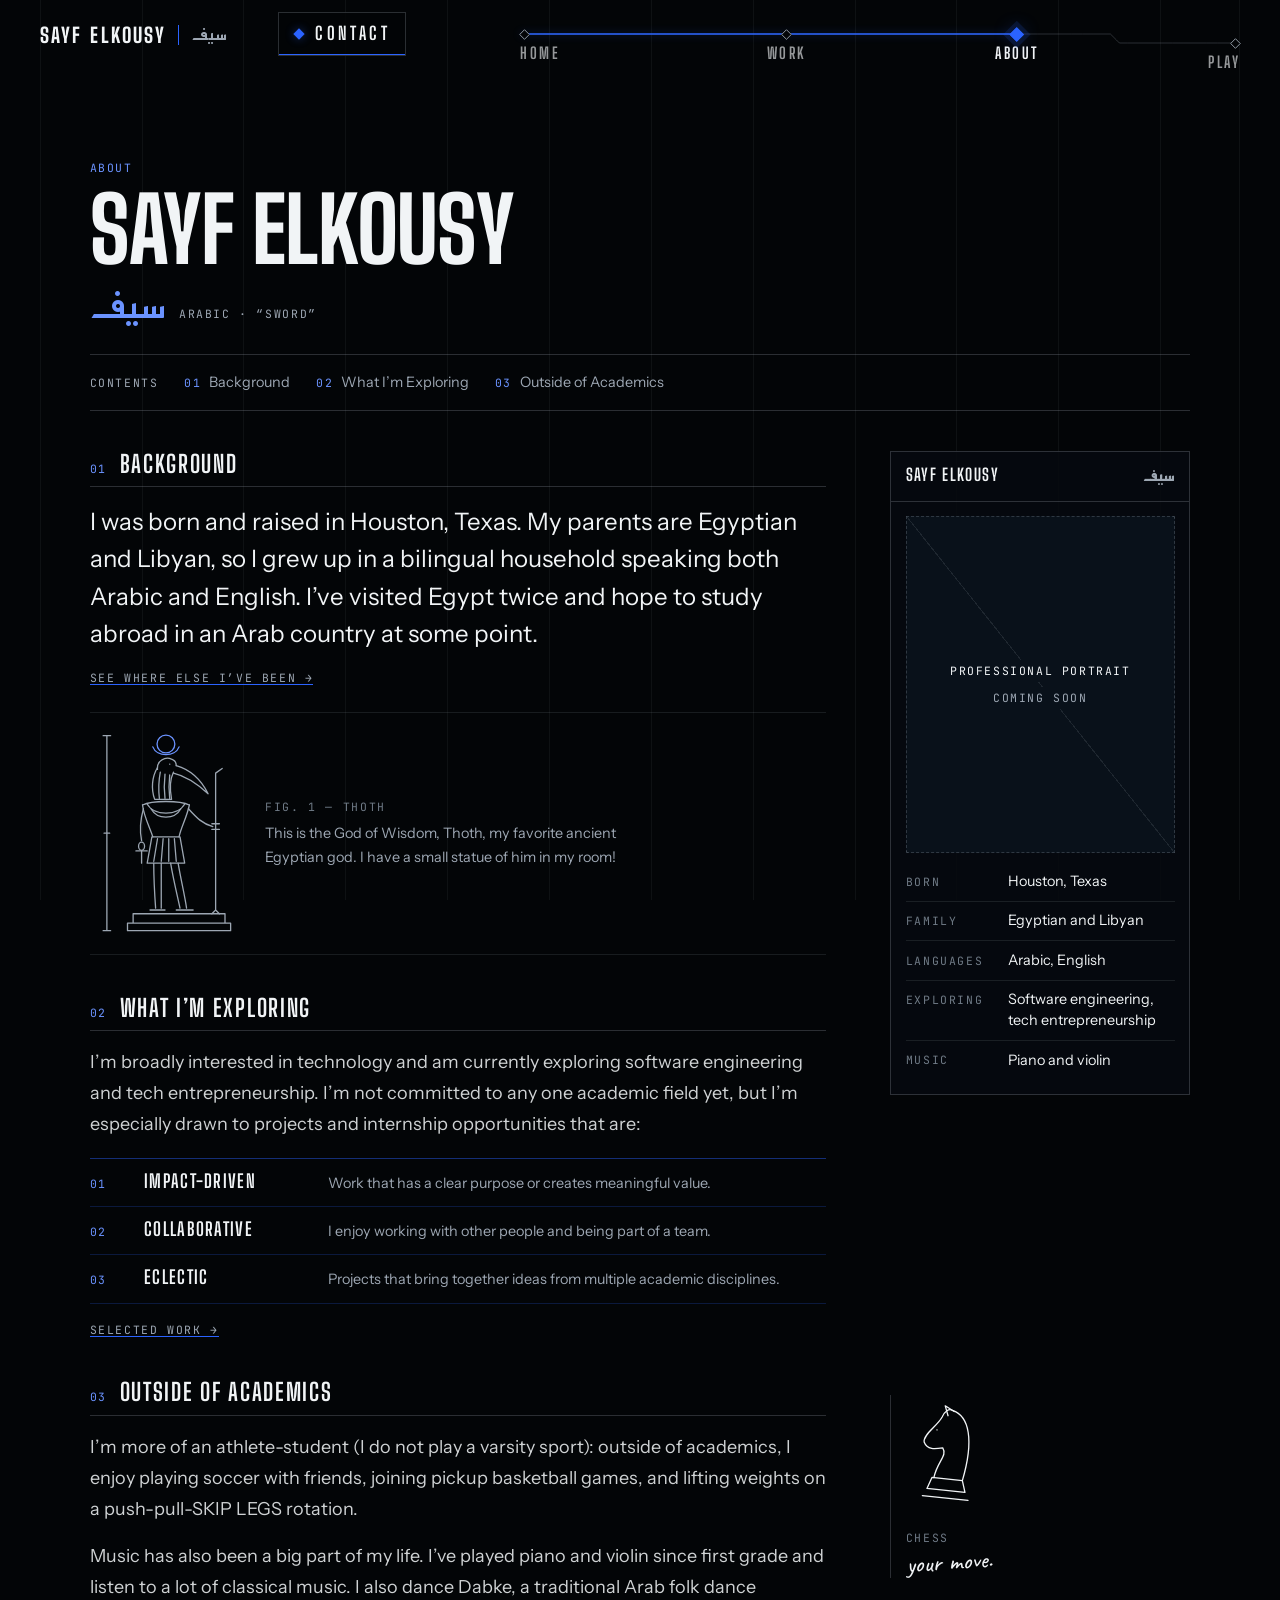
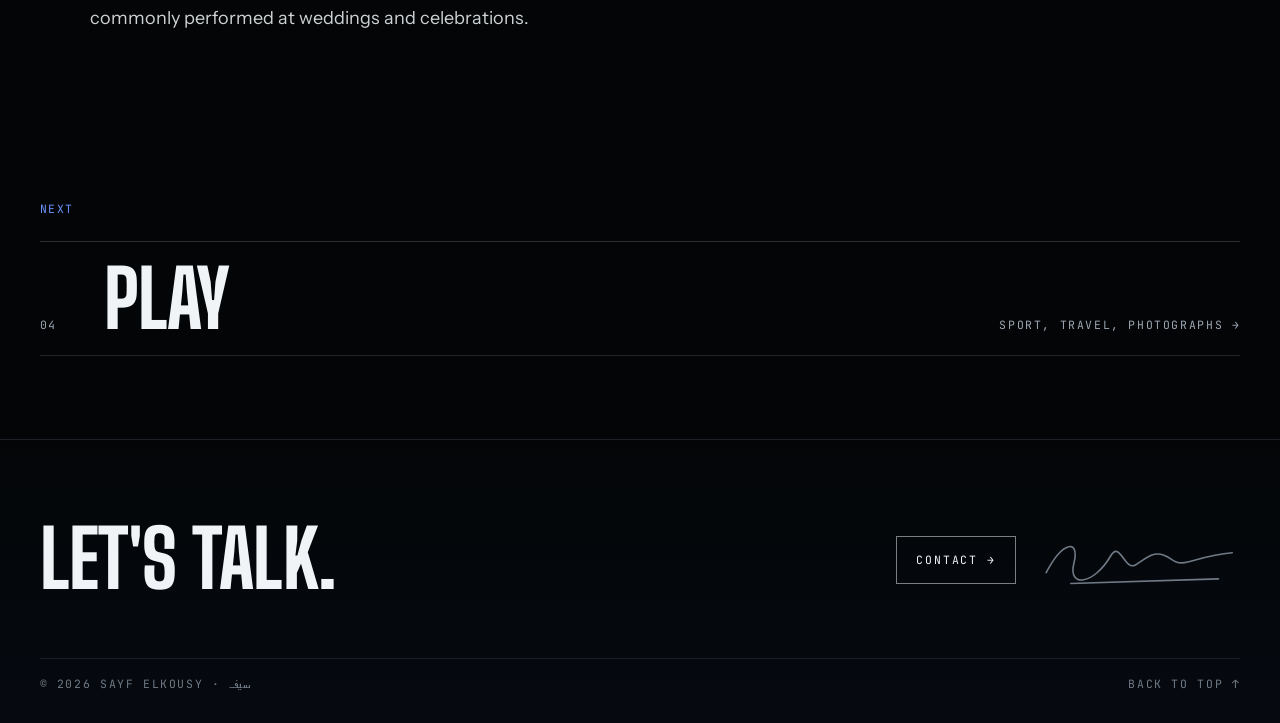
==== about/index.html @ 550ccdca "Initial website" ====
<!doctype html>
<!-- GENERATED by tools/build_routes.py from index.html — do not edit directly -->
<html lang="en" dir="ltr">
<head>
  <meta charset="utf-8" />
  <meta name="viewport" content="width=device-width, initial-scale=1, viewport-fit=cover" />
  <title>About — Sayf Elkousy</title>
  <meta name="description" content="Houston-born, Egyptian American, fluent in Arabic. The story so far." />
  <meta name="theme-color" content="#030507" />
  <meta name="color-scheme" content="dark" />
  <link rel="icon" href="/assets/img/favicon.svg" type="image/svg+xml" />

  <link rel="preconnect" href="https://fonts.googleapis.com" />
  <link rel="preconnect" href="https://fonts.gstatic.com" crossorigin />
  <link rel="stylesheet" href="https://fonts.googleapis.com/css2?family=Big+Shoulders+Display:wght@300..900&family=Instrument+Sans:wdth,wght@75..100,400..700&family=JetBrains+Mono:wght@400;500&family=Reem+Kufi:wght@400..700&family=Caveat:wght@500;600&display=swap" />

  <link rel="stylesheet" href="/assets/css/tokens.css" />
  <link rel="stylesheet" href="/assets/css/base.css" />
  <link rel="stylesheet" href="/assets/css/components.css" />
  <link rel="stylesheet" href="/assets/css/nav.css" />
  <link rel="stylesheet" href="/assets/css/sidebar.css" />
  <link rel="stylesheet" href="/assets/css/transition.css" />
  <link rel="stylesheet" href="/assets/css/cursor.css" />
  <link rel="stylesheet" href="/assets/css/home.css" />
  <link rel="stylesheet" href="/assets/css/work.css" />
  <link rel="stylesheet" href="/assets/css/pso.css" />
  <link rel="stylesheet" href="/assets/css/about.css" />
  <link rel="stylesheet" href="/assets/css/play.css" />

  <script type="module" src="/assets/js/main.js"></script>
</head>
<body>
  <a class="skip-link" href="#main">Skip to content</a>

  <!-- Layer 1: architectural grid, shared by every page -->
  <div class="grid-lines" aria-hidden="true"><i></i><i></i><i></i><i></i><i></i><i></i><i></i><i></i><i></i><i></i><i></i><i></i><i></i></div>

  <header id="site-nav" class="site-nav"></header>

  <main id="main" tabindex="-1">
    <noscript>
      <div class="noscript">
        <p class="mono">This site needs JavaScript.</p>
        <p>Sayf Elkousy. <a href="/#work">Work</a> · <a href="/about">About</a> · <a href="/play">Play</a> · <a href="mailto:sayfelkousy@gmail.com">Email</a></p>
      </div>
    </noscript>
  </main>

  <div id="route-transition" class="route-transition" aria-hidden="true"></div>
  <div id="route-announcer" class="visually-hidden" aria-live="polite" aria-atomic="true"></div>
</body>
</html>
---- assets/css/tokens.css ----
/* ==========================================================================
   TOKENS — the single source of truth for the visual system.
   90% dark / white / blue. Red is rationed (see --red usage notes).
   ========================================================================== */

:root {
  /* Grounds */
  --bg-0: #030507;          /* almost black — page ground */
  --bg-1: #060a10;          /* blue-black */
  --bg-2: #09111a;          /* dark navy */
  --bg-3: #101923;          /* raised surface */
  --bg-4: #16212d;          /* raised + hover */

  /* Ink */
  --ink: #f1f4f6;           /* warm white */
  --ink-2: #9da7b3;         /* secondary */
  --ink-3: #6f7a86;         /* tertiary — decorative / large labels only */

  /* Accent: cobalt. Two tunings — fills/lines vs. text on black (contrast). */
  --blue: #2b63ff;
  --blue-text: #6b93ff;     /* ≥ 5:1 on --bg-0 */
  --blue-soft: rgba(43, 99, 255, 0.16);
  --blue-glow: rgba(43, 99, 255, 0.45);

  /* Red: rare. Status pips, aviation lights, one cursor moment, the transition echo. */
  --red: #ff304f;

  /* Lines */
  --line: rgba(157, 167, 179, 0.14);
  --line-2: rgba(157, 167, 179, 0.26);
  --line-3: rgba(241, 244, 246, 0.5);

  /* Type */
  --font-display: "Big Shoulders Display", "Arial Narrow", "Helvetica Neue", Arial, sans-serif;
  --font-body: "Instrument Sans", "Helvetica Neue", Arial, sans-serif;
  --font-mono: "JetBrains Mono", ui-monospace, "SF Mono", Menlo, Consolas, monospace;
  --font-arabic: "Reem Kufi", "Geeza Pro", "Noto Kufi Arabic", "Segoe UI", sans-serif;
  --font-hand: "Caveat", "Bradley Hand", "Segoe Print", cursive;

  /* Fluid type scale (clamp, not breakpoints) */
  --fs-mono: clamp(0.66rem, 0.62rem + 0.12vw, 0.74rem);
  --fs-small: clamp(0.82rem, 0.78rem + 0.15vw, 0.9rem);
  --fs-body: clamp(1rem, 0.95rem + 0.22vw, 1.14rem);
  --fs-lead: clamp(1.18rem, 1.02rem + 0.6vw, 1.55rem);
  --fs-h3: clamp(1.5rem, 1.2rem + 1.2vw, 2.3rem);
  --fs-h2: clamp(2.6rem, 1.6rem + 4.2vw, 6rem);
  --fs-h1: clamp(3.6rem, 1.4rem + 9.5vw, 12rem);
  --fs-mega: clamp(5.5rem, 1rem + 19vw, 22rem);
  --fs-hand: clamp(1.25rem, 1.1rem + 0.5vw, 1.6rem);

  /* Space */
  --gutter: clamp(1rem, 0.4rem + 2.6vw, 2.75rem);
  --col-gap: clamp(0.75rem, 0.4rem + 1.2vw, 1.5rem);
  --s-1: 0.25rem;
  --s-2: 0.5rem;
  --s-3: 0.75rem;
  --s-4: 1rem;
  --s-5: 1.5rem;
  --s-6: 2.5rem;
  --s-7: clamp(3rem, 2rem + 4vw, 6rem);
  --s-8: clamp(5rem, 3rem + 8vw, 11rem);
  --max: 1600px;
  --nav-h: 76px;

  /* Motion — quick, precise, mechanical. No bounce. */
  --ease-out: cubic-bezier(0.16, 1, 0.3, 1);
  --ease-mech: cubic-bezier(0.7, 0, 0.2, 1);
  --ease-in: cubic-bezier(0.55, 0, 0.9, 0.3);
  --t-micro: 180ms;
  --t-reveal: 420ms;
  --t-major: 760ms;

  /* Layers (conceptual depth) */
  --z-atmos: 0;
  --z-grid: 1;
  --z-content: 2;
  --z-photo: 3;
  --z-annot: 4;
  --z-overlay: 50;
  --z-nav: 60;
  --z-transition: 90;
  --z-cursor: 100;
}

@media (max-width: 760px) {
  :root { --nav-h: 60px; }
}
---- assets/css/base.css ----
/* ==========================================================================
   BASE — reset, type, grid, focus, reveals.
   ========================================================================== */

*, *::before, *::after { box-sizing: border-box; }

html {
  background: var(--bg-0);
  color: var(--ink);
  -webkit-text-size-adjust: 100%;
  text-size-adjust: 100%;
  scrollbar-color: var(--bg-4) var(--bg-0);
}

body {
  margin: 0;
  min-height: 100vh;
  background: var(--bg-0);
  color: var(--ink);
  font-family: var(--font-body);
  font-size: var(--fs-body);
  line-height: 1.6;
  font-kerning: normal;
  -webkit-font-smoothing: antialiased;
  -moz-osx-font-smoothing: grayscale;
  overflow-x: hidden;
}

img, svg, canvas, video, iframe { display: block; max-width: 100%; }
button, input { font: inherit; color: inherit; }
button { cursor: pointer; background: none; border: 0; padding: 0; }
a { color: inherit; text-decoration: none; }
h1, h2, h3, h4, p, ul, ol, figure, blockquote { margin: 0; }
ul, ol { padding: 0; list-style: none; }
::selection { background: var(--blue); color: var(--ink); }

main { position: relative; z-index: var(--z-content); outline: none; }
main:focus-visible { outline: none; }

/* ---------- Focus: always visible, always blue, always sharp ---------- */
:focus-visible {
  outline: 1.5px solid var(--blue-text);
  outline-offset: 4px;
}

.skip-link {
  position: fixed;
  left: var(--gutter);
  top: -100px;
  z-index: 200;
  padding: 0.7rem 1rem;
  background: var(--ink);
  color: var(--bg-0);
  font-family: var(--font-mono);
  font-size: var(--fs-mono);
  letter-spacing: 0.12em;
  text-transform: uppercase;
}
.skip-link:focus { top: 12px; }

.visually-hidden {
  position: absolute !important;
  width: 1px; height: 1px;
  margin: -1px; padding: 0; border: 0;
  overflow: hidden; clip: rect(0 0 0 0);
  white-space: nowrap;
}

/* ---------- Typography roles ---------- */
.display {
  font-family: var(--font-display);
  font-weight: 800;
  line-height: 0.86;
  letter-spacing: -0.01em;
  text-transform: uppercase;
}
.mono {
  font-family: var(--font-mono);
  font-size: var(--fs-mono);
  font-weight: 400;
  letter-spacing: 0.14em;
  text-transform: uppercase;
  line-height: 1.5;
}
.hand {
  font-family: var(--font-hand);
  font-size: var(--fs-hand);
  font-weight: 500;
  line-height: 1.05;
  color: var(--ink);
  letter-spacing: 0.01em;
}
.ar {
  font-family: var(--font-arabic);
  direction: rtl;
  unicode-bidi: isolate;
  letter-spacing: 0 !important; /* never track Arabic: it breaks joining */
}
.lead {
  font-size: var(--fs-lead);
  line-height: 1.45;
  color: var(--ink);
  max-width: 34ch;
}
.muted { color: var(--ink-2); }
.blue { color: var(--blue-text); }
.red-pip {
  display: inline-block;
  width: 6px; height: 6px;
  background: var(--red);
  vertical-align: middle;
}

p { max-width: 62ch; }
p + p { margin-top: 1em; }

/* Links inside prose */
.prose a, a.inline {
  background-image: linear-gradient(var(--blue), var(--blue));
  background-size: 100% 1px;
  background-position: 0 100%;
  background-repeat: no-repeat;
  transition: background-size var(--t-micro) var(--ease-out), color var(--t-micro);
}
.prose a:hover, a.inline:hover { color: var(--blue-text); }

/* ---------- 12-column grid ---------- */
.wrap {
  width: 100%;
  max-width: var(--max);
  margin-inline: auto;
  padding-inline: var(--gutter);
}
.grid {
  display: grid;
  grid-template-columns: repeat(12, minmax(0, 1fr));
  column-gap: var(--col-gap);
}
@media (max-width: 760px) {
  .grid { grid-template-columns: repeat(4, minmax(0, 1fr)); }
}

/* Layer 1 — architectural column lines. Faint; the order beneath the experiments. */
.grid-lines {
  position: fixed;
  inset: 0;
  z-index: var(--z-grid);
  pointer-events: none;
  display: grid;
  grid-template-columns: repeat(12, minmax(0, 1fr));
  column-gap: var(--col-gap);
  width: 100%;
  max-width: var(--max);
  margin-inline: auto;
  padding-inline: var(--gutter);
  opacity: 0.55;
  transition: opacity 600ms var(--ease-out);
}
.grid-lines i {
  border-left: 1px solid var(--line);
}
.grid-lines i:nth-child(12) { border-right: 1px solid var(--line); }
.grid-lines i:nth-child(13) { display: none; }
@media (max-width: 760px) {
  .grid-lines { grid-template-columns: repeat(4, minmax(0, 1fr)); }
  .grid-lines i:nth-child(n+5) { display: none; }
  .grid-lines i:nth-child(4) { border-right: 1px solid var(--line); }
}
/* Home: the grid is born out of the city, so it starts hidden */
body[data-page="home"] .grid-lines { opacity: var(--home-grid, 0); transition: none; }

/* ---------- Section scaffolding ---------- */
.section {
  position: relative;
  padding-block: var(--s-8);
}
.section-head {
  display: flex;
  align-items: baseline;
  gap: var(--s-4);
  flex-wrap: wrap;
  margin-bottom: var(--s-6);
}
.section-index {
  color: var(--blue-text);
}
.rule {
  height: 1px;
  background: var(--line-2);
  border: 0;
  margin: 0;
}

/* ---------- Buttons: hard edges, one line weight ---------- */
.btn {
  position: relative;
  display: inline-flex;
  align-items: center;
  gap: 0.8em;
  min-height: 48px;
  padding: 0.8rem 1.2rem;
  border: 1px solid var(--line-3);
  font-family: var(--font-mono);
  font-size: var(--fs-mono);
  letter-spacing: 0.16em;
  text-transform: uppercase;
  color: var(--ink);
  overflow: hidden;
  isolation: isolate;
  transition: color var(--t-micro) var(--ease-out), border-color var(--t-micro);
}
.btn::before {
  content: "";
  position: absolute;
  inset: 0;
  z-index: -1;
  background: var(--blue);
  transform: scaleX(0);
  transform-origin: left;
  transition: transform 260ms var(--ease-mech);
}
.btn:hover::before, .btn:focus-visible::before { transform: scaleX(1); }
.btn:hover, .btn:focus-visible { border-color: var(--blue); }
.btn[aria-disabled="true"] {
  opacity: 0.45;
  pointer-events: none;
}
.btn .arrow { transition: transform var(--t-micro) var(--ease-out); }
.btn:hover .arrow { transform: translateX(3px); }

/* ---------- Scroll reveals: different content, different reveals ---------- */
[data-reveal] { transition-timing-function: var(--ease-out); }

[data-reveal="mask"] {
  clip-path: inset(0 0 100% 0);
  transform: translateY(0.18em);
  transition: clip-path 560ms var(--ease-out), transform 560ms var(--ease-out);
}
[data-reveal="mask"].is-in { clip-path: inset(0 0 -0.2em 0); transform: none; }

[data-reveal="wipe"] {
  clip-path: inset(0 100% 0 0);
  transition: clip-path 620ms var(--ease-mech);
}
[data-reveal="wipe"].is-in { clip-path: inset(0 0 0 0); }

[data-reveal="fade"] {
  opacity: 0;
  transition: opacity 500ms var(--ease-out);
}
[data-reveal="fade"].is-in { opacity: 1; }

[data-reveal="rise"] {
  opacity: 0;
  transform: translateY(14px);
  transition: opacity 420ms var(--ease-out), transform 420ms var(--ease-out);
}
[data-reveal="rise"].is-in { opacity: 1; transform: none; }

[data-reveal="line"] {
  transform: scaleX(0);
  transform-origin: left;
  transition: transform 800ms var(--ease-mech);
}
[data-reveal="line"].is-in { transform: scaleX(1); }

/* Annotations draw themselves */
.annot path, .annot line, .annot polyline, .annot ellipse {
  fill: none;
  stroke: currentColor;
  stroke-width: 1.6;
  stroke-linecap: round;
  stroke-linejoin: round;
  vector-effect: non-scaling-stroke;
}
[data-draw] path, [data-draw] line, [data-draw] polyline, [data-draw] ellipse {
  stroke-dasharray: var(--len, 600);
  stroke-dashoffset: var(--len, 600);
  transition: stroke-dashoffset 900ms var(--ease-out);
}
[data-draw].is-in path, [data-draw].is-in line, [data-draw].is-in polyline, [data-draw].is-in ellipse {
  stroke-dashoffset: 0;
}
[data-draw] .hand, [data-draw] text {
  opacity: 0;
  transition: opacity 400ms var(--ease-out) 450ms;
}
[data-draw].is-in .hand, [data-draw].is-in text { opacity: 1; }

.noscript { padding: 30vh var(--gutter); }

/* ---------- Reduced motion: keep the content, drop the choreography ---------- */
@media (prefers-reduced-motion: reduce) {
  *, *::before, *::after {
    animation-duration: 0.001ms !important;
    animation-iteration-count: 1 !important;
    animation-delay: 0s !important;
    transition-delay: 0s !important;
    scroll-behavior: auto !important;
  }
  [data-reveal], [data-reveal].is-in {
    clip-path: none !important;
    transform: none !important;
    opacity: 1 !important;
    transition: none !important;
  }
  [data-draw] path, [data-draw] line, [data-draw] polyline, [data-draw] ellipse {
    stroke-dashoffset: 0 !important;
    transition: none !important;
  }
  [data-draw] .hand, [data-draw] text { opacity: 1 !important; }
}
---- assets/css/components.css ----
/* ==========================================================================
   SHARED COMPONENTS — wordmark, placeholders, annotations, footer.
   ========================================================================== */

/* ---------- Wordmark ---------- */
.wordmark--stack { width: 100%; height: auto; overflow: visible; color: inherit; }

.wordmark--line {
  display: inline-flex;
  align-items: center;
  gap: 0.7em;
  white-space: nowrap;
  line-height: 1;
}
.wordmark--line .wm-en {
  font-family: var(--font-display);
  font-weight: 800;
  font-size: 1.28rem;
  letter-spacing: 0.1em;
  text-transform: uppercase;
}
.wordmark--line .wm-gap { display: inline-block; width: 0.42em; }
.wordmark--line .wm-bar {
  width: 1px;
  height: 1.1em;
  background: var(--blue);
}
.wordmark--line .wm-ar {
  font-size: 1.12rem;
  font-weight: 500;
  color: var(--ink-2);
  transform: translateY(-0.08em);
}

/* ---------- Placeholders: honest, designed, clearly marked ---------- */
.ph {
  position: relative;
  display: grid;
  place-items: center;
  width: 100%;
  height: 100%;
  min-height: 120px;
  background:
    linear-gradient(to top right, transparent calc(50% - 0.5px), var(--line) calc(50% - 0.5px), var(--line) calc(50% + 0.5px), transparent calc(50% + 0.5px)),
    linear-gradient(to bottom right, transparent calc(50% - 0.5px), var(--line) calc(50% - 0.5px), var(--line) calc(50% + 0.5px), transparent calc(50% + 0.5px)),
    var(--bg-2);
  border: 1px dashed var(--line-2);
  color: var(--ink-2);
  text-align: center;
  overflow: hidden;
}
.ph__label {
  position: relative;
  max-width: 90%;
  padding: 0.45rem 0.65rem;
  background: var(--bg-0);
  border: 1px solid var(--line-2);
  font-family: var(--font-mono);
  font-size: var(--fs-mono);
  letter-spacing: 0.12em;
  text-transform: uppercase;
  line-height: 1.4;
}
.ph__corner {
  position: absolute;
  font-family: var(--font-mono);
  font-size: 0.6rem;
  letter-spacing: 0.14em;
  color: var(--ink-3);
  text-transform: uppercase;
}
.ph__corner--tl { top: 8px; left: 10px; }
.ph__corner--br { bottom: 8px; right: 10px; }

.tbd {
  color: var(--ink-2);
  font-family: var(--font-mono);
  font-size: 0.86em;
  letter-spacing: 0.04em;
}

/* ---------- Handmade annotations (layer 4) ---------- */
.annot {
  position: absolute;
  z-index: var(--z-annot);
  color: var(--ink);
  pointer-events: none;
}
.annot svg { overflow: visible; width: 100%; height: auto; }
.annot--blue { color: var(--blue-text); }
.annot--red { color: var(--red); }

/* ---------- Tags (flat, square, quiet — not pills) ---------- */
.tags { display: flex; flex-wrap: wrap; gap: 0.4rem; }
.tag {
  padding: 0.25rem 0.5rem;
  border: 1px solid var(--line-2);
  font-family: var(--font-mono);
  font-size: 0.66rem;
  letter-spacing: 0.1em;
  text-transform: uppercase;
  color: var(--ink-2);
}

/* ---------- Page opener shared anatomy ---------- */
.page-top { padding-top: calc(var(--nav-h) + var(--s-7)); }
.page-code {
  display: flex;
  gap: 1.2rem;
  align-items: center;
  color: var(--ink-2);
}
.page-code .line { flex: 0 0 48px; height: 1px; background: var(--blue); }

/* ---------- Footer: a quiet closing moment ---------- */
.site-end {
  position: relative;
  padding-block: var(--s-7) calc(var(--s-5) + env(safe-area-inset-bottom, 0px));
  border-top: 1px solid var(--line);
  background: linear-gradient(to bottom, var(--bg-0), var(--bg-1));
  overflow: hidden;
}
.site-end .grid { align-items: end; row-gap: var(--s-5); }
.site-end__title {
  grid-column: 1 / span 7;
  font-size: var(--fs-h2);
  line-height: 0.9;
}
.site-end__cta {
  grid-column: 8 / -1;
  display: flex;
  align-items: center;
  justify-content: flex-end;
  gap: var(--s-5);
}
.site-end__sig { position: relative; width: min(200px, 45%); color: var(--ink-3); }
.site-end__base {
  grid-column: 1 / -1;
  display: flex;
  justify-content: space-between;
  gap: var(--s-4);
  flex-wrap: wrap;
  margin-top: var(--s-6);
  padding-top: var(--s-4);
  border-top: 1px solid var(--line);
  color: var(--ink-3);
}
.site-end__top { min-height: 24px; transition: color var(--t-micro); }
.site-end__top:hover { color: var(--ink); }

@media (max-width: 760px) {
  .site-end__title, .site-end__cta { grid-column: 1 / -1; }
  .site-end__cta { justify-content: space-between; }
}

/* ---------- Next stops: a descending staircase of type ---------- */
.next-stops {
  position: relative;
  padding-block: var(--s-7);
}
.next-stops__kicker { margin-bottom: var(--s-5); }
.stops { border-top: 1px solid var(--line-2); }
.stops li {
  border-bottom: 1px solid var(--line-2);
  padding-left: calc(var(--i) * clamp(1.5rem, 7vw, 8rem));
}
.stops a {
  position: relative;
  display: grid;
  grid-template-columns: 3rem auto 1fr;
  align-items: baseline;
  gap: var(--s-4);
  padding-block: clamp(0.8rem, 1.6vw, 1.6rem);
  overflow: hidden;
}
.stops a::before {
  content: "";
  position: absolute;
  left: 0; right: 0; bottom: -1px;
  height: 1px;
  background: var(--blue);
  transform: scaleX(0);
  transform-origin: left;
  transition: transform 420ms var(--ease-mech);
}
.stops a:hover::before, .stops a:focus-visible::before { transform: scaleX(1); }
.stops__idx { color: var(--ink-2); }
.stops__label {
  font-size: var(--fs-h2);
  line-height: 0.9;
  transition: letter-spacing 320ms var(--ease-out), color var(--t-micro);
}
.stops a:hover .stops__label, .stops a:focus-visible .stops__label { letter-spacing: 0.03em; color: var(--blue-text); }
.stops__mood { justify-self: end; color: var(--ink-2); transition: color var(--t-micro); }
.stops a:hover .stops__mood { color: var(--ink); }
@media (max-width: 760px) {
  .stops a { grid-template-columns: 2rem 1fr; }
  .stops__mood { grid-column: 2; justify-self: start; }
}

/* ---------- 404 ---------- */
.lost { min-height: 88vh; padding-bottom: var(--s-7); }
.lost .page-code { margin-bottom: var(--s-6); }
.lost__title { font-size: var(--fs-h1); line-height: 0.86; }
.lost__lead { margin-top: var(--s-5); }
.lost__links { display: flex; flex-wrap: wrap; gap: 0.6rem; margin-top: var(--s-5); max-width: none; }
---- assets/css/nav.css ----
/* ==========================================================================
   NAVIGATION — the line.
   ========================================================================== */

.site-nav {
  position: fixed;
  inset: 0 0 auto 0;
  z-index: var(--z-nav);
  padding-top: env(safe-area-inset-top, 0px);
  pointer-events: none;
}
.site-nav::before {
  /* quiet backing once scrolled — a fade, not a glass panel */
  content: "";
  position: absolute;
  inset: 0 0 -28px 0;
  background: linear-gradient(to bottom, rgba(3, 5, 7, 0.92) 0%, rgba(3, 5, 7, 0.75) 60%, rgba(3, 5, 7, 0) 100%);
  opacity: 0;
  transition: opacity 300ms var(--ease-out);
  pointer-events: none;
}
.site-nav.is-scrolled::before { opacity: 1; }

.nav-bar {
  position: relative;
  display: flex;
  align-items: flex-start;
  gap: clamp(1.5rem, 4vw, 4rem);
  max-width: var(--max);
  height: var(--nav-h);
  margin-inline: auto;
  padding: 22px var(--gutter) 0;
}
.nav-bar > * { pointer-events: auto; }

.nav-mark {
  display: inline-flex;
  padding: 4px 0;
  margin-top: -1px;
  transition: opacity var(--t-micro);
}
.nav-mark:hover .wm-en { color: var(--blue-text); }
.nav-mark .wm-en { transition: color var(--t-micro); }

/* ---------- the line (desktop) ---------- */
.nav-line {
  position: relative;
  flex: 1 1 auto;
  max-width: 720px;
  margin-left: auto;
  height: 48px;
}
.nav-line__svg {
  position: absolute;
  left: 0;
  top: 0;
  overflow: visible;
  pointer-events: none;
}
.nav-line__base {
  fill: none;
  stroke: var(--line-2);
  stroke-width: 1;
  vector-effect: non-scaling-stroke;
}
.nav-line__run {
  fill: none;
  stroke: var(--blue);
  stroke-width: 1.5;
  vector-effect: non-scaling-stroke;
  stroke-dasharray: 1 1;
  stroke-dashoffset: 1;
  transition: stroke-dashoffset 700ms var(--ease-mech);
  filter: drop-shadow(0 0 4px var(--blue-glow));
}

.nav-line__stations { position: absolute; inset: 0; }
.station {
  position: absolute;
  top: 0;
  left: calc(var(--x) * 100%);
  transform: translate(-50%, var(--dy));
}
.station:first-child { transform: translate(0, var(--dy)); }
.station:last-child { transform: translate(-100%, var(--dy)); }

.station a {
  --k: 0;
  --mx: 0px;
  --my: 0px;
  position: relative;
  display: flex;
  flex-direction: column;
  align-items: center;
  gap: 7px;
  padding: 7.5px 10px 10px;
  transform: translate(var(--mx), var(--my));
  transition: transform 160ms linear;
}
.station:first-child a { align-items: flex-start; padding-left: 0; }
.station:last-child a { align-items: flex-end; padding-right: 0; }

.station__mark {
  width: 9px;
  height: 9px;
  margin-top: 0;
  background: var(--bg-0);
  border: 1px solid var(--ink-2);
  transform: rotate(45deg) scale(calc(0.85 + var(--k) * 0.25));
  transition: background var(--t-micro), border-color var(--t-micro), box-shadow 300ms var(--ease-out), transform var(--t-micro) var(--ease-out);
}
.station__label {
  font-family: var(--font-display);
  font-weight: 700;
  font-size: 0.98rem;
  letter-spacing: calc(0.16em + var(--k) * 0.06em);
  text-transform: uppercase;
  line-height: 1;
  color: var(--ink);
  opacity: calc(0.62 + var(--k) * 0.38);
  transition: color var(--t-micro), opacity var(--t-micro);
}
.station a:hover .station__label, .station a:focus-visible .station__label { opacity: 1; }
.station a:hover .station__mark { border-color: var(--blue-text); }

.station.is-active .station__label { opacity: 1; color: var(--ink); }
.station.is-active .station__mark {
  background: var(--blue);
  border-color: var(--blue);
  box-shadow: 0 0 0 4px rgba(43, 99, 255, 0.14), 0 0 16px var(--blue-glow);
  transform: rotate(45deg) scale(1.15);
}

/* ---------- Contact: opens the sidebar (all widths) ----------
   Left, beside the wordmark. A framed station on the line's own vocabulary:
   the diamond, the blue hairline underneath, display type. */
.nav-contact {
  display: inline-flex;
  align-items: center;
  gap: 0.75rem;
  min-height: 44px;
  margin-top: -10px;
  padding: 0 1.15rem 0 1rem;
  border: 1px solid var(--line-2);
  background: rgba(3, 5, 7, 0.85);
  box-shadow: inset 0 -1px 0 var(--blue);
  color: var(--ink);
  font-family: var(--font-display);
  font-weight: 700;
  font-size: 1.12rem;
  letter-spacing: 0.2em;
  text-transform: uppercase;
  line-height: 1;
  transition: border-color var(--t-micro), background-color var(--t-micro), color var(--t-micro);
}
.nav-contact__label { margin-right: -0.2em; } /* optically cancel trailing tracking */
.nav-contact__pip {
  width: 8px;
  height: 8px;
  flex: none;
  background: var(--blue);
  transform: rotate(45deg);
  box-shadow: 0 0 10px var(--blue-glow);
  transition: transform var(--t-micro) var(--ease-out);
}
.nav-contact:hover, .nav-contact:focus-visible, .nav-contact[aria-expanded="true"] {
  border-color: var(--blue);
  background: rgba(43, 99, 255, 0.12);
}
.nav-contact:hover .nav-contact__pip { transform: rotate(45deg) scale(1.3); }

/* ---------- mobile bar ---------- */
.nav-mini { display: none; }

@media (max-width: 760px) {
  .nav-bar { align-items: center; padding-top: 0; gap: 0.7rem; }
  .nav-line { display: none; }
  .nav-mark .wm-en { font-size: 1.02rem; }
  .nav-mark .wm-ar { font-size: 0.92rem; }
  .nav-contact { margin-top: 0; min-height: 40px; padding: 0 0.8rem 0 0.75rem; gap: 0.55rem; font-size: 0.98rem; letter-spacing: 0.16em; }
  .nav-mini {
    display: inline-flex;
    align-items: center;
    gap: 0.5rem;
    min-height: 44px;
    margin-left: auto;
    padding-left: 0.4rem;
    color: var(--ink-2);
    font-size: 0.62rem;
  }
  .nav-mini__mark { width: 6px; height: 6px; border: 1px solid var(--blue-text); transform: rotate(45deg); }
}
@media (max-width: 400px) {
  .nav-mark .wm-bar, .nav-mark .wm-ar { display: none; }
}
---- assets/css/sidebar.css ----
/* ==========================================================================
   SIDEBAR — contact + site index. Slides in from the left (where its
   Contact trigger sits), over a dimmed page.
   The page list reuses the navigation's "line": a vertical rule with
   diamond stations, the current page lit blue.
   ========================================================================== */

.sb {
  position: fixed;
  inset: 0;
  z-index: 75; /* above nav (60), below the route transition (90) */
}
.sb[hidden] { display: none; }

.sb__scrim {
  position: absolute;
  inset: 0;
  background: rgba(1, 2, 4, 0.62);
  opacity: 0;
  transition: opacity 320ms var(--ease-out);
}

.sb__panel {
  position: absolute;
  top: 0;
  left: 0;
  bottom: 0;
  width: clamp(320px, 28vw, 400px);
  display: flex;
  flex-direction: column;
  gap: var(--s-6);
  padding: calc(env(safe-area-inset-top, 0px) + 22px) clamp(1.5rem, 2.4vw, 2.5rem) calc(env(safe-area-inset-bottom, 0px) + 24px) var(--gutter);
  overflow-y: auto;
  overscroll-behavior: contain;
  background: var(--bg-1);
  border-right: 1px solid var(--line-2);
  box-shadow: 40px 0 80px -40px rgba(0, 0, 0, 0.9);
  transform: translateX(-100%);
  transition: transform 380ms var(--ease-out);
}
/* a single blue hairline down the inner edge — the accent, rationed */
.sb__panel::before {
  content: "";
  position: absolute;
  right: -1px;
  top: 0;
  width: 1px;
  height: 120px;
  background: var(--blue);
  box-shadow: 0 0 12px var(--blue-glow);
}

.sb.is-open .sb__scrim { opacity: 1; }
.sb.is-open .sb__panel { transform: none; }

/* Items settle in just after the panel */
.sb__section, .sb__sub, .sb__foot {
  opacity: 0;
  transform: translateX(-12px);
  transition: opacity 300ms var(--ease-out), transform 380ms var(--ease-out);
}
.sb.is-open .sb__sub { opacity: 1; transform: none; transition-delay: 60ms; }
.sb.is-open .sb__section { opacity: 1; transform: none; transition-delay: 100ms; }
.sb.is-open .sb__section + .sb__section { transition-delay: 150ms; }
.sb.is-open .sb__foot { opacity: 1; transform: none; transition-delay: 200ms; }

/* Reduced motion: fade only */
.sb.is-reduced .sb__panel { transform: none; opacity: 0; transition: opacity 160ms linear; }
.sb.is-reduced.is-open .sb__panel { opacity: 1; }
.sb.is-reduced .sb__section, .sb.is-reduced .sb__sub, .sb.is-reduced .sb__foot { transform: none; transition: none; opacity: 1; }

html.sb-open { overflow: hidden; }
html.sb-open body { padding-right: var(--sbw, 0px); }

/* ---------- Head ---------- */
.sb__top {
  display: flex;
  align-items: flex-start;
  justify-content: space-between;
  gap: 1rem;
}
.sb__name { display: grid; gap: 0.35rem; max-width: none; }
.sb__en {
  font-family: var(--font-display);
  font-weight: 800;
  font-size: 1.5rem;
  line-height: 1;
  letter-spacing: 0.08em;
  text-transform: uppercase;
}
.sb__ar { justify-self: start; font-size: 1.3rem; line-height: 1.2; color: var(--ink-2); }
.sb__close {
  display: inline-flex;
  align-items: center;
  gap: 0.5em;
  min-height: 44px;
  margin-top: -10px;
  padding-inline: 0.7rem;
  border: 1px solid var(--line-2);
  color: var(--ink);
  transition: border-color var(--t-micro), color var(--t-micro);
}
.sb__close span { font-size: 1.1rem; line-height: 1; }
.sb__close:hover { border-color: var(--blue); color: var(--blue-text); }
.sb__sub { margin-top: calc(-1 * var(--s-4)); color: var(--ink-2); font-size: var(--fs-small); }

.sb__head {
  margin-bottom: 0.9rem;
  padding-bottom: 0.6rem;
  border-bottom: 1px solid var(--line);
  color: var(--ink-3);
}

/* ---------- Pages: a vertical line with stations ---------- */
.sb__nav { position: relative; padding-left: 22px; }
.sb__nav::before {
  content: "";
  position: absolute;
  left: 4px;
  top: 1.3rem;
  bottom: 1.3rem;
  width: 1px;
  background: var(--line-2);
}
.sb__nav a {
  position: relative;
  display: flex;
  align-items: baseline;
  gap: 0.9rem;
  min-height: 46px;
  padding-block: 0.3rem;
  color: var(--ink-2);
  transition: color var(--t-micro);
}
.sb__nav a::before {
  content: "";
  position: absolute;
  left: -22px;
  top: calc(50% - 4px);
  width: 8px;
  height: 8px;
  border: 1px solid var(--ink-3);
  background: var(--bg-1);
  transform: rotate(45deg);
  transition: background var(--t-micro), border-color var(--t-micro), box-shadow 300ms var(--ease-out);
}
.sb__idx { color: var(--ink-3); }
.sb__label {
  font-size: clamp(1.7rem, 1.3rem + 1.1vw, 2.2rem);
  line-height: 1;
  transition: letter-spacing 300ms var(--ease-out);
}
.sb__nav a:hover, .sb__nav a:focus-visible { color: var(--ink); }
.sb__nav a:hover .sb__label { letter-spacing: 0.02em; }
.sb__nav a:hover::before { border-color: var(--blue-text); }
.sb__nav a[aria-current="page"] { color: var(--ink); }
.sb__nav a[aria-current="page"] .sb__idx { color: var(--blue-text); }
.sb__nav a[aria-current="page"]::before {
  background: var(--blue);
  border-color: var(--blue);
  box-shadow: 0 0 12px var(--blue-glow);
}

/* ---------- Contact ---------- */
.sb__contact {
  display: grid;
  grid-template-columns: 5.5rem minmax(0, 1fr) auto;
  align-items: center;
  gap: 0.8rem;
  min-height: 52px;
  border-bottom: 1px solid var(--line);
  transition: color var(--t-micro);
}
.sb__contact .mono { color: var(--ink-3); }
.sb__value { overflow: hidden; text-overflow: ellipsis; white-space: nowrap; font-size: var(--fs-small); }
.sb__arrow { color: var(--ink-3); transition: transform var(--t-micro) var(--ease-out), color var(--t-micro); }
.sb__contact:hover, .sb__contact:focus-visible { color: var(--blue-text); }
.sb__contact:hover .sb__arrow { color: var(--blue-text); transform: translate(2px, -2px); }

.sb__foot { margin-top: auto; color: var(--ink-3); }

@media (max-width: 760px) {
  .sb__panel { width: min(88vw, 400px); gap: var(--s-5); }
}
---- assets/css/transition.css ----
/* ==========================================================================
   ROUTE TRANSITION — spinning wordmark overlay.
   ========================================================================== */

.route-transition {
  position: fixed;
  inset: 0;
  z-index: var(--z-transition);
  pointer-events: none;
  visibility: hidden;
  contain: strict;
}
.route-transition.is-active { visibility: visible; }

.rt__veil {
  position: absolute;
  inset: 0;
  opacity: 0;
  background:
    radial-gradient(ellipse 70% 60% at 50% 50%, rgba(9, 17, 26, 0.9), rgba(3, 5, 7, 1) 70%),
    var(--bg-0);
}

.rt__stage {
  position: absolute;
  inset: 0;
  display: grid;
  place-items: center;
}
.rt__mark {
  grid-area: 1 / 1;
  /* Laid out at hold size so the midpoint frame is crisp vector, not an upscaled raster. */
  width: min(92vw, 1500px);
  opacity: 0;
  color: var(--ink);
  will-change: transform, opacity;
  backface-visibility: hidden;
}
.rt__mark--blue { color: var(--blue); }
.rt__mark--red { color: var(--red); }
.rt__mark--blue .wordmark, .rt__mark--red .wordmark { --wm-rule: transparent; }

.rt__dest {
  position: absolute;
  z-index: 2;
  left: var(--gutter);
  bottom: calc(22px + env(safe-area-inset-bottom, 0px));
  opacity: 0;
  color: var(--ink-2);
  white-space: nowrap;
}
.rt__arrow { color: var(--blue-text); }

.route-transition.is-reduced .rt__stage,
.route-transition.is-reduced .rt__dest { display: none; }
---- assets/css/cursor.css ----
/* ==========================================================================
   CUSTOM CURSOR — desktop only (see components/cursor.js)
   ========================================================================== */
html.has-cursor, html.has-cursor * { cursor: none !important; }
html.has-cursor iframe { cursor: auto !important; }

.cursor-dot, .cursor-ring {
  position: fixed;
  left: 0;
  top: 0;
  z-index: var(--z-cursor);
  pointer-events: none;
  opacity: 0;
  transition: opacity 200ms;
}
html.cursor-in .cursor-dot, html.cursor-in .cursor-ring { opacity: 1; }
html.lb-open .cursor-ring, html.lb-open .cursor-dot { z-index: 120; }

.cursor-dot {
  width: 6px;
  height: 6px;
  margin: -3px 0 0 -3px;
  background: var(--ink);
  mix-blend-mode: difference;
}
.cursor-dot.is-down { background: var(--red); mix-blend-mode: normal; }

.cursor-ring {
  width: 0;
  height: 0;
}
.cursor-ring::before {
  content: "";
  position: absolute;
  left: -15px;
  top: -15px;
  width: 30px;
  height: 30px;
  border: 1px solid rgba(241, 244, 246, 0.35);
  transform: rotate(45deg) scale(0.7);
  transition: transform 220ms var(--ease-out), border-color 220ms, background 220ms;
}
.cursor-ring.is-active::before { transform: rotate(45deg) scale(1); border-color: var(--blue); }
.cursor-ring.has-label::before { transform: rotate(0deg) scale(1.9, 0.9); background: rgba(3, 5, 7, 0.6); }
.cursor-ring.is-down::before { transform: rotate(45deg) scale(0.55); }
.cursor-label {
  position: absolute;
  left: 0;
  top: 0;
  transform: translate(-50%, -50%);
  font-size: 0.56rem;
  letter-spacing: 0.18em;
  color: var(--ink);
  white-space: nowrap;
  opacity: 0;
  transition: opacity 160ms;
}
.cursor-ring.has-label .cursor-label { opacity: 1; }
---- assets/css/home.css ----
/* ==========================================================================
   HOME — the city, then the work (#work: see work.css), then the person.
   ========================================================================== */

/* ---------- Hero: a tall scroll runway with a sticky stage ---------- */
.hero {
  position: relative;
  height: 230vh;
  background: #000;
}
.hero__stage {
  position: sticky;
  top: 0;
  height: 100vh;
  height: 100lvh;
  overflow: hidden;
  background: #000;
}
.hero__canvas {
  position: absolute;
  inset: 0 auto auto 0;
  display: block;
}

.hero__hud {
  position: absolute;
  inset: 0;
  pointer-events: none;
  padding: calc(var(--nav-h) + 18px) var(--gutter) calc(28px + env(safe-area-inset-bottom, 0px));
  max-width: var(--max);
  margin-inline: auto;
}
.hero__hud > * { pointer-events: auto; }

.hero__subtitle {
  position: absolute;
  left: 50%;
  bottom: calc(30px + env(safe-area-inset-bottom, 0px));
  transform: translateX(-50%);
  white-space: nowrap;
  color: var(--ink-2);
  font-size: 0.66rem;
  letter-spacing: 0.26em;
}
.hero__subtitle .x { color: var(--blue-text); margin-inline: 0.5em; }

.hero__scroll {
  position: absolute;
  right: var(--gutter);
  bottom: calc(22px + env(safe-area-inset-bottom, 0px));
  display: flex;
  flex-direction: column;
  align-items: center;
  gap: 10px;
  min-width: 44px;
  padding: 6px;
  color: var(--ink-2);
  font-size: 0.6rem;
}
.hero__scroll i {
  position: relative;
  width: 1px;
  height: 46px;
  background: var(--line-2);
  overflow: hidden;
}
.hero__scroll i::after {
  content: "";
  position: absolute;
  left: 0;
  top: -40%;
  width: 1px;
  height: 40%;
  background: var(--blue);
  animation: scroll-cue 2.2s var(--ease-mech) infinite;
}
@keyframes scroll-cue { to { top: 100%; } }
.hero__scroll:hover { color: var(--ink); }

/* Intro: the HUD arrives after the signal ignites. */
.hero.is-intro .hero__hud > * { animation: hud-in 700ms var(--ease-out) both; }
.hero.is-intro .hero__subtitle { animation-delay: 2.7s; }
.hero.is-intro .hero__scroll { animation-delay: 3.3s; }
@keyframes hud-in { from { opacity: 0; } to { opacity: 1; } }
.hero.is-intro .hero__subtitle { animation-name: hud-in-x; }
@keyframes hud-in-x { from { opacity: 0; letter-spacing: 0.5em; } to { opacity: 1; letter-spacing: 0.26em; } }

/* ---------- More about me: one line, then About / Play ---------- */
.more { padding-top: var(--s-5); }
.more .grid { row-gap: var(--s-4); }
.more__kicker { grid-column: 1 / -1; }
.more__lead { grid-column: 1 / span 8; max-width: 30ch; }
.more + .next-stops { padding-top: var(--s-5); }
.more + .next-stops .next-stops__kicker { display: none; } /* "More about me" already introduces it */
@media (max-width: 760px) {
  .more__lead { grid-column: 1 / -1; }
}

/* Nav fades up with the city on first load */
body[data-page="home"] .site-nav { transition: opacity 600ms var(--ease-out); }
html:not(.is-ready) body[data-page="home"] .site-nav { opacity: 0; }

@media (max-width: 760px) {
  .hero { height: 200vh; }
  .hero__subtitle {
    left: var(--gutter);
    transform: none;
    display: flex;
    flex-direction: column;
    gap: 0.35em;
    letter-spacing: 0.2em;
  }
  .hero__subtitle .x { margin: 0; line-height: 1; font-size: 0.7em; }
  .hero.is-intro .hero__subtitle { animation-name: hud-in; }
}

/* ==========================================================================
   RIGHT NOW — the city as a plan (renders once data/experiences.js has
   real entries; sits after Selected Work)
   ========================================================================== */
.explorer {
  position: relative;
  z-index: var(--z-content);
  padding-top: var(--s-7);
}
.explorer__head {
  position: relative;
  row-gap: var(--s-4);
  align-items: end;
}
.explorer__kicker { grid-column: 1 / -1; }
.explorer__title {
  grid-column: 1 / span 6;
  margin-left: -0.04em;
  font-size: var(--fs-h2);
  line-height: 0.9;
}
.explorer__lead {
  grid-column: 8 / span 4;
  padding-bottom: 0.6rem;
  color: var(--ink-2);
}
.explorer__annot {
  left: calc(var(--gutter) + 30%);
  bottom: -104px;
  width: 120px;
  color: var(--ink);
}
.explorer__annot svg { transform: scaleX(-1) rotate(-8deg); }
.explorer__annot .hand {
  position: absolute;
  left: 92px;
  top: -14px;
  white-space: nowrap;
  transform: rotate(-5deg);
}

.explorer__body {
  position: relative;
  margin-top: var(--s-7);
  align-items: start;
}
.explorer__map {
  position: relative;
  grid-column: 1 / span 9;
  aspect-ratio: 1000 / 640;
}
.plan {
  position: absolute;
  inset: 0;
  width: 100%;
  height: 100%;
  overflow: visible;
}
.plan__district polygon {
  fill: rgba(16, 25, 35, 0.35);
  stroke: var(--line-2);
  stroke-width: 1;
  vector-effect: non-scaling-stroke;
  transition: fill 300ms var(--ease-out), stroke 300ms;
}
.plan__district.is-on polygon { fill: rgba(43, 99, 255, 0.07); stroke: var(--blue); }
.plan__label {
  font-family: var(--font-display);
  font-weight: 800;
  font-size: 84px;
  letter-spacing: -0.01em;
  fill: none;
  stroke: rgba(157, 167, 179, 0.2);
  stroke-width: 1;
  vector-effect: non-scaling-stroke;
  transition: stroke 300ms;
}
.plan__district[data-district="sport"] .plan__label { font-size: 60px; }
.plan__district.is-on .plan__label { stroke: rgba(107, 147, 255, 0.7); }
.plan__index {
  font-family: var(--font-mono);
  font-size: 13px;
  letter-spacing: 0.14em;
  fill: var(--blue-text);
}
.plan__bayou {
  fill: none;
  stroke: rgba(43, 99, 255, 0.28);
  stroke-width: 10;
  stroke-linecap: round;
}
.plan__bayou-label {
  font-family: var(--font-mono);
  font-size: 10px;
  letter-spacing: 0.4em;
  fill: rgba(107, 147, 255, 0.55);
}
.plan__avenue {
  stroke: rgba(157, 167, 179, 0.06);
  stroke-width: 12;
}
.plan__link {
  fill: none;
  stroke: var(--line-3);
  stroke-width: 1;
  stroke-dasharray: 3 5;
  vector-effect: non-scaling-stroke;
  transition: stroke 200ms, stroke-width 200ms;
}
.plan__link.is-on { stroke: var(--blue); stroke-width: 2; stroke-dasharray: none; }
.plan__ticks text { font-family: var(--font-mono); font-size: 10px; fill: var(--ink-3); }

/* Sites (HTML over the plan so text stays crisp at any size) */
.explorer__sites { position: absolute; inset: 0; }
.site {
  position: absolute;
  transform: translate(-7px, -7px);
  transition: opacity 200ms;
}
.site.is-dim { opacity: 0.32; }
.site__btn {
  display: grid;
  grid-template-columns: 14px auto;
  column-gap: 10px;
  row-gap: 2px;
  align-items: center;
  padding: 0 10px 6px 0;
  text-align: left;
}
.site__mark {
  grid-row: 1 / span 2;
  align-self: start;
  width: 14px;
  height: 14px;
  display: grid;
  place-items: center;
}
.site__mark::before {
  content: "";
  width: 9px;
  height: 9px;
  border: 1px solid var(--ink);
  background: var(--bg-0);
  transform: rotate(45deg);
  transition: background var(--t-micro), border-color var(--t-micro), box-shadow 300ms, transform var(--t-micro) var(--ease-out);
}
.site__org {
  font-family: var(--font-display);
  font-weight: 700;
  font-size: 1.02rem;
  letter-spacing: 0.08em;
  line-height: 1;
  text-transform: uppercase;
  white-space: nowrap;
  transition: color var(--t-micro);
}
.site__meta {
  grid-column: 2;
  font-size: 0.6rem;
  color: var(--ink-2);
  white-space: nowrap;
}
.site__btn:hover .site__mark::before,
.site__btn:focus-visible .site__mark::before { border-color: var(--blue-text); transform: rotate(45deg) scale(1.25); }
.site__btn:hover .site__org { color: var(--blue-text); }
.site.is-selected .site__mark::before {
  background: var(--blue);
  border-color: var(--blue);
  box-shadow: 0 0 0 5px rgba(43, 99, 255, 0.16), 0 0 18px var(--blue-glow);
  transform: rotate(45deg) scale(1.2);
}
.site.is-selected .site__org { color: var(--ink); }

/* Detail panel */
.explorer__panel {
  grid-column: 10 / -1;
  position: relative;
  min-height: 100%;
  padding: 1.25rem 0 0 1.5rem;
  border-left: 1px solid var(--line-2);
}
.panel__head { display: flex; justify-content: space-between; gap: 1rem; color: var(--ink-2); }
.panel__district { color: var(--blue-text); }
.panel__org { margin-top: 1.1rem; font-size: var(--fs-h3); line-height: 0.95; overflow-wrap: anywhere; }
.panel__org.is-ph { color: var(--ink-2); font-family: var(--font-mono); font-size: 1.1rem; font-weight: 400; letter-spacing: 0.08em; }
.panel__role { margin-top: 0.6rem; color: var(--ink-2); }
.panel__img { margin-top: 1.2rem; }
.panel__img img { width: 100%; aspect-ratio: 16/9; object-fit: cover; }
.panel__desc { margin-top: 1rem; font-size: var(--fs-small); }
.panel__detail .tags { margin-top: 1rem; }
.panel__foot { margin-top: 1.2rem; display: grid; gap: 0.9rem; }
.panel__rel { color: var(--ink-2); line-height: 2; }
.panel__jump { color: var(--ink); text-decoration: underline; text-decoration-color: var(--blue); text-underline-offset: 4px; text-transform: uppercase; letter-spacing: 0.1em; min-height: 28px; }
.panel__jump:hover { color: var(--blue-text); }
.panel__detail.is-in { animation: panel-in 380ms var(--ease-out); }
@keyframes panel-in { from { clip-path: inset(0 0 100% 0); } to { clip-path: inset(0 0 0 0); } }

.panel__prompt { margin-top: 1.1rem; font-size: var(--fs-lead); line-height: 1.35; max-width: 20ch; }
.panel__legend { margin-top: 1.6rem; border-top: 1px solid var(--line); }
.panel__legend li { border-bottom: 1px solid var(--line); }
.panel__legend button {
  display: flex;
  align-items: center;
  gap: 0.8rem;
  width: 100%;
  min-height: 44px;
  font-family: var(--font-display);
  font-weight: 700;
  font-size: 1.05rem;
  letter-spacing: 0.1em;
  text-transform: uppercase;
  text-align: left;
  transition: padding var(--t-micro) var(--ease-out), color var(--t-micro);
}
.panel__legend button .muted { margin-left: auto; }
.panel__legend button:hover { padding-left: 0.4rem; color: var(--blue-text); }

.explorer__leader {
  position: absolute;
  inset: 0;
  pointer-events: none;
  overflow: visible;
}
.explorer__leader path {
  fill: none;
  stroke: var(--blue);
  stroke-width: 1.2;
  transition: stroke-dashoffset 520ms var(--ease-mech);
}

/* Mobile list */
.explorer__list { display: none; }

@media (max-width: 1100px) {
  .site__meta { display: none; }
  .plan__label { font-size: 70px; }
}

@media (max-width: 760px) {
  .explorer__title, .explorer__lead { grid-column: 1 / -1; }
  .explorer__annot { display: none; }
  .explorer__body { display: block; margin-top: var(--s-5); }
  .explorer__map { pointer-events: none; }
  .explorer__sites, .explorer__panel, .explorer__leader { display: none; }
  .plan__label { font-size: 96px; }
  .explorer__list { display: block; margin-top: var(--s-5); }
  .xl__group + .xl__group { margin-top: var(--s-6); }
  .xl__district { color: var(--ink-2); padding-bottom: 0.6rem; border-bottom: 1px solid var(--line-2); }
  .xl__item { border-bottom: 1px solid var(--line); }
  .xl__btn {
    display: grid;
    grid-template-columns: 1fr 24px;
    align-items: center;
    width: 100%;
    min-height: 64px;
    padding-block: 0.8rem;
    text-align: left;
  }
  .xl__org {
    font-family: var(--font-display);
    font-weight: 700;
    font-size: 1.3rem;
    letter-spacing: 0.06em;
    text-transform: uppercase;
    line-height: 1.05;
  }
  .xl__meta { grid-column: 1; color: var(--ink-2); margin-top: 0.3rem; }
  .xl__plus { grid-column: 2; grid-row: 1 / span 2; position: relative; width: 14px; height: 14px; justify-self: end; }
  .xl__plus::before, .xl__plus::after { content: ""; position: absolute; left: 0; top: 50%; width: 14px; height: 1px; background: var(--ink); transition: transform var(--t-micro) var(--ease-out); }
  .xl__plus::after { transform: rotate(90deg); }
  .xl__btn[aria-expanded="true"] .xl__plus::after { transform: rotate(0); background: var(--blue); }
  .xl__btn[aria-expanded="true"] .xl__org { color: var(--blue-text); }
  .xl__detail { padding: 0.2rem 0 1.4rem; }
  .xl__detail .panel__head, .xl__detail .panel__org, .xl__detail .panel__role { display: none; }
  .xl__detail .panel__img { margin-top: 0.4rem; }
}
---- assets/css/work.css ----
/* ==========================================================================
   WORK — the Selected Work section of Home (#work) and the achievement card.
   Card anatomy: components/achievement.js. Visuals style themselves
   (e.g. pso.css).
   ========================================================================== */

/* ---------- Section: rises over the last of the city ----------
   The hero is a 230vh scroll runway whose canvas turns to blueprint
   linework and then fades out at the very end. The section is pulled up
   into that runway, so the first card rises while the skyline recedes and
   is already in place when the city is gone — no black gap in between. */
.work {
  position: relative;
  z-index: var(--z-content);
  margin-top: -72vh;
  padding-bottom: var(--s-7);
  background: linear-gradient(to bottom, rgba(3, 5, 7, 0) 0, rgba(3, 5, 7, 0) 20vh, var(--bg-0) 60vh);
  scroll-margin-top: calc(var(--nav-h) + 12px);
  outline: none;
}
.work__list { display: grid; gap: var(--s-6); }

/* ---------- Achievement card ----------
   One of the few places the site uses rounded shapes: a single dark
   surface holding visual and text as one composition. */
.ach {
  --ach-r: clamp(20px, 2.2vw, 32px);
  position: relative;
  display: grid;
  grid-template-columns: minmax(0, 55fr) minmax(0, 45fr);
  min-height: clamp(460px, 40vw, 640px);
  border: 1px solid var(--line);
  border-radius: var(--ach-r);
  background:
    radial-gradient(120% 90% at 28% 45%, rgba(43, 99, 255, 0.05), transparent 60%),
    linear-gradient(180deg, var(--bg-2), var(--bg-1));
  overflow: hidden;
  isolation: isolate;
}
.ach--text { grid-template-columns: minmax(0, 1fr); min-height: 0; }

.ach__visual {
  position: relative;
  min-height: 0;
  border-right: 1px solid var(--line);
}

.ach__info {
  display: flex;
  flex-direction: column;
  justify-content: center;
  gap: 1.1rem;
  padding: clamp(1.75rem, 1rem + 3vw, 4rem);
}
.ach__label { color: var(--blue-text); }
.ach__title {
  font-family: var(--font-display);
  font-weight: 800;
  font-size: clamp(2.1rem, 1.25rem + 2.3vw, 3.9rem);
  line-height: 0.93;
  letter-spacing: 0;
  text-transform: uppercase;
  text-wrap: balance;
  max-width: 13ch;
}
.ach__desc {
  max-width: 44ch;
  color: var(--ink-2);
  font-size: clamp(1rem, 0.94rem + 0.28vw, 1.16rem);
  line-height: 1.62;
}
.ach__meta { color: var(--ink-3); }
.ach__link { align-self: flex-start; margin-top: 0.4rem; }

@media (max-width: 900px) {
  .ach { grid-template-columns: minmax(0, 1fr); min-height: 0; }
  .ach__visual { aspect-ratio: 1 / 0.92; border-right: 0; border-bottom: 1px solid var(--line); }
  .ach__info { padding: 1.6rem 1.4rem 1.9rem; gap: 0.9rem; }
  .ach__title { max-width: 16ch; }
}
@media (max-width: 760px) {
  .work { margin-top: -78vh; }
}

/* ---------- Resume (renders once site.resume.available) ---------- */
.resume .grid { row-gap: var(--s-5); }
.rv__head { grid-column: 1 / span 4; align-self: start; }
.rv__title { margin-top: 0.6rem; font-size: var(--fs-h2); line-height: 0.9; }
.rv__meta { margin-top: var(--s-5); border-top: 1px solid var(--line-2); }
.rv__btns { display: flex; flex-wrap: wrap; gap: 0.6rem; margin-top: var(--s-5); }
.rv__viewer {
  grid-column: 5 / -1;
  border: 1px solid var(--line-2);
  background: var(--bg-1);
}
.rv__bar {
  display: flex;
  justify-content: space-between;
  padding: 0.7rem 1rem;
  border-bottom: 1px solid var(--line-2);
  color: var(--ink-2);
}
.rv__frame { width: 100%; height: min(86vh, 1100px); border: 0; background: #fff; }
.rv__card { display: none; }
.rv__missing {
  position: relative;
  display: grid;
  place-items: center;
  gap: var(--s-5);
  min-height: min(76vh, 900px);
  padding: var(--s-6) var(--s-4);
  text-align: center;
}
.rv__sheet {
  display: grid;
  align-content: start;
  gap: 9px;
  width: min(280px, 60%);
  aspect-ratio: 1 / 1.414;
  padding: 26px 22px;
  border: 1px dashed var(--line-2);
  background: var(--bg-2);
}
.rv__sheet i { display: block; height: 2px; background: var(--line); }
.rv__sheet i:nth-child(1) { width: 55%; height: 6px; background: var(--line-2); }
.rv__sheet i:nth-child(2) { width: 35%; margin-bottom: 10px; }
.rv__sheet i:nth-child(5n) { width: 70%; }
.rv__sheet i:nth-child(6), .rv__sheet i:nth-child(11) { width: 28%; height: 3px; margin-top: 10px; background: var(--line-2); }
.rv__missing-text { display: grid; gap: 0.9rem; justify-items: center; }
.rv__missing-text .mono { line-height: 1.9; text-transform: none; letter-spacing: 0.06em; }

.rv__meta div {
  display: grid;
  grid-template-columns: 7.5rem 1fr;
  gap: 1rem;
  padding-block: 0.6rem;
  border-bottom: 1px solid var(--line);
}
.rv__meta dt { color: var(--ink-3); }
.rv__meta dd { margin: 0; color: var(--ink); }

@media (max-width: 760px) {
  .rv__head, .rv__viewer { grid-column: 1 / -1; }
  .rv__frame { display: none; }
  .rv__card {
    display: flex;
    flex-direction: column;
    align-items: center;
    gap: 1rem;
    padding: var(--s-6) var(--s-4);
  }
  .rv__missing { min-height: 0; }
}
---- assets/css/pso.css ----
/* ==========================================================================
   PSO SEARCH SPACE — the visual for the PSO achievement
   (components/visuals/pso-search-space.js). The cube, swarm and markers are
   drawn on the canvas; the HUD is HTML so its type stays crisp.
   ========================================================================== */

.pso {
  position: absolute;
  inset: 0;
  overflow: hidden;
  background: radial-gradient(70% 60% at 50% 55%, rgba(16, 25, 35, 0.55), transparent 75%);
  -webkit-user-select: none;
  user-select: none;
}
.pso__canvas {
  position: absolute;
  inset: 0;
  width: 100%;
  height: 100%;
  pointer-events: none; /* input is read on .pso; nothing drawn can capture it */
}

.pso__hud {
  position: absolute;
  display: flex;
  gap: 1.2em;
  margin: 0;
  max-width: none;
  color: var(--ink-3);
  font-size: 0.62rem;
  pointer-events: none;
}
.pso__hud--tl { top: clamp(1rem, 2vw, 1.6rem); left: clamp(1rem, 2vw, 1.75rem); }
.pso__hud--bl { bottom: clamp(1rem, 2vw, 1.6rem); left: clamp(1rem, 2vw, 1.75rem); font-variant-numeric: tabular-nums; }
.pso__fx { color: var(--ink-2); text-transform: none; letter-spacing: 0.06em; }
.pso__best { color: var(--blue-text); text-transform: none; }

.pso__hint {
  position: absolute;
  right: clamp(1rem, 2vw, 1.75rem);
  bottom: clamp(1rem, 2vw, 1.6rem);
  max-width: 22ch;
  margin: 0;
  color: var(--ink-3);
  font-size: 0.6rem;
  text-align: right;
  line-height: 1.5;
  pointer-events: none;
}

@media (max-width: 520px) {
  .pso__hud--tl .pso__fx { display: none; }
  .pso__hint { max-width: 14ch; }
}
@media (prefers-reduced-motion: reduce) {
  .pso__hint { display: none; }
}
---- assets/css/about.css ----
/* ==========================================================================
   ABOUT — a personal encyclopedia entry, set in the site's own type.
   Title · contents · text column (~62ch) with an infobox and a margin
   figure on the right. Small headings, hairline rules, no cards.
   ========================================================================== */

.wiki { padding-bottom: var(--s-7); }
.wiki > .wrap { max-width: 1180px; }

/* ---------- Title ---------- */
.wiki__head { display: grid; gap: 0.5rem; }
.wiki__title {
  margin-top: 0.4rem;
  font-size: clamp(3rem, 1.6rem + 5vw, 6rem);
  line-height: 0.88;
}
.wiki__ar { display: flex; align-items: baseline; gap: 0.9rem; max-width: none; }
.wiki__ar .ar { font-size: clamp(1.8rem, 1.4rem + 1.4vw, 2.6rem); line-height: 1.3; color: var(--blue-text); }

/* ---------- Contents row ---------- */
.wiki__toc {
  display: flex;
  flex-wrap: wrap;
  align-items: baseline;
  gap: 0.4rem 1.6rem;
  margin-top: var(--s-5);
  padding-block: 0.7rem;
  border-block: 1px solid var(--line-2);
}
.wiki__toc ol { display: flex; flex-wrap: wrap; gap: 0.2rem 1.6rem; }
.wiki__toc a {
  display: inline-flex;
  align-items: baseline;
  gap: 0.5rem;
  min-height: 32px;
  padding-block: 0.3rem;
  color: var(--ink-2);
  font-size: var(--fs-small);
  transition: color var(--t-micro);
}
.wiki__toc a .mono { color: var(--blue-text); }
.wiki__toc a:hover, .wiki__toc a:focus-visible { color: var(--ink); }

/* ---------- Body: text column + right margin ---------- */
.wiki__body {
  display: grid;
  grid-template-columns: minmax(0, 62ch) minmax(240px, 300px);
  justify-content: space-between;
  column-gap: clamp(2.5rem, 5vw, 5.5rem);
  align-items: start;
  margin-top: var(--s-6);
}
.infobox { grid-column: 2; grid-row: 1 / span 2; }
.wiki__sec { grid-column: 1; }
.wiki__margin { grid-column: 2; grid-row: 3; align-self: center; }

/* ---------- Sections ---------- */
.wiki__sec { scroll-margin-top: calc(var(--nav-h) + 1.5rem); outline: none; }
.wiki__sec + .wiki__sec { margin-top: var(--s-6); }
.wiki__h {
  display: flex;
  align-items: baseline;
  gap: 0.8rem;
  margin-bottom: 1rem;
  padding-bottom: 0.55rem;
  border-bottom: 1px solid var(--line-2);
  font-family: var(--font-display);
  font-weight: 700;
  font-size: clamp(1.25rem, 1.1rem + 0.5vw, 1.55rem);
  letter-spacing: 0.07em;
  text-transform: uppercase;
  line-height: 1.1;
}
.wiki__h .mono { color: var(--blue-text); }
.wiki__sec p {
  max-width: 62ch;
  color: rgba(241, 244, 246, 0.86);
  line-height: 1.72;
}
.wiki__sec p + p { margin-top: 0.9em; }
.wiki__sec--background > p:first-of-type { font-size: var(--fs-lead); line-height: 1.55; color: var(--ink); }
.wiki__sec a.inline { color: var(--ink); white-space: nowrap; }
.wiki__more { margin-top: 1rem !important; }
.wiki__more a.inline { color: var(--ink-2); }

/* Criteria: a numbered list, blue hairlines — scannable, not cards */
.criteria { margin-top: 1.1rem; border-top: 1px solid rgba(43, 99, 255, 0.45); }
.criteria li {
  display: grid;
  grid-template-columns: 2.4rem 10.5rem minmax(0, 1fr);
  align-items: baseline;
  gap: 0.3rem 1rem;
  padding-block: 0.75rem;
  border-bottom: 1px solid rgba(43, 99, 255, 0.22);
}
.criteria__n { color: var(--blue-text); }
.criteria__name {
  font-family: var(--font-display);
  font-weight: 700;
  font-size: 1.15rem;
  letter-spacing: 0.07em;
  text-transform: uppercase;
  line-height: 1.1;
}
.criteria__text { color: var(--ink-2); font-size: var(--fs-small); line-height: 1.55; }

/* ---------- Infobox ---------- */
.infobox {
  border: 1px solid var(--line-2);
  background: rgba(6, 10, 16, 0.85);
  font-size: var(--fs-small);
}
.infobox__name {
  display: flex;
  justify-content: space-between;
  align-items: baseline;
  gap: 1rem;
  max-width: none;
  padding: 0.65rem 0.9rem;
  border-bottom: 1px solid var(--line-2);
  font-family: var(--font-display);
  font-weight: 700;
  font-size: 1.05rem;
  letter-spacing: 0.08em;
  text-transform: uppercase;
}
.infobox__name .ar { font-size: 1.05rem; color: var(--ink-2); text-transform: none; }
.infobox__photo { margin: 0.9rem 0.9rem 0; aspect-ratio: 4 / 5; background: var(--bg-2); overflow: hidden; }
.infobox__photo img { width: 100%; height: 100%; object-fit: cover; }
/* Placeholder until assets/photos/portrait.jpg exists (see data/about.js) */
.infobox__ph {
  display: grid;
  place-content: center;
  gap: 0.35rem;
  height: 100%;
  border: 1px dashed var(--line-2);
  background:
    linear-gradient(to top right, transparent calc(50% - 0.5px), var(--line) calc(50% - 0.5px), var(--line) calc(50% + 0.5px), transparent calc(50% + 0.5px)),
    var(--bg-2);
  text-align: center;
}
.infobox__ph .mono { padding: 0.15rem 0.5rem; background: var(--bg-2); }
.infobox__facts { margin: 0.6rem 0.9rem 0.9rem; }
.infobox__facts div {
  display: grid;
  grid-template-columns: 5.6rem minmax(0, 1fr);
  gap: 0.8rem;
  padding-block: 0.55rem;
  border-bottom: 1px solid var(--line);
}
.infobox__facts div:last-child { border-bottom: 0; }
.infobox__facts dt { color: var(--ink-3); padding-top: 0.15em; }
.infobox__facts dd { margin: 0; color: var(--ink); line-height: 1.45; }

/* ---------- Figures: plates set into the text ---------- */
.illo { width: 100%; height: auto; overflow: visible; }
.illo path, .illo ellipse {
  fill: none;
  stroke: currentColor;
  stroke-width: 1.3;
  stroke-linecap: round;
  stroke-linejoin: round;
  vector-effect: non-scaling-stroke;
}
.illo__blue { color: var(--blue-text); }

.wiki__fig { display: grid; gap: 1.2rem; }
.wiki__fig figcaption { display: grid; gap: 0.45rem; align-content: center; }
.wiki__fig-n { color: var(--ink-3); }
.wiki__fig-cap { color: var(--ink-2); font-size: var(--fs-small); line-height: 1.6; max-width: 38ch; }

.wiki__fig--thoth {
  grid-template-columns: 150px minmax(0, 1fr);
  gap: 1.6rem;
  align-items: center;
  margin-top: var(--s-5);
  padding-block: 1.1rem;
  border-block: 1px solid var(--line);
  max-width: 62ch;
}
.wiki__fig--thoth .wiki__fig-art { color: var(--ink-2); }

.wiki__fig--chess { justify-items: start; padding-left: 0.9rem; border-left: 1px solid var(--line-2); }
.wiki__fig--chess .wiki__fig-art { width: 86px; color: var(--ink); transform: rotate(6deg); }
.wiki__fig--chess .hand { color: var(--ink); transform: rotate(-4deg); transform-origin: left; }

/* ---------- Mobile: title → portrait → article → figure ---------- */
@media (max-width: 900px) {
  .wiki__body { grid-template-columns: minmax(0, 1fr); margin-top: var(--s-5); }
  .infobox, .wiki__sec, .wiki__margin { grid-column: 1; grid-row: auto; }
  .infobox { width: min(100%, 380px); margin-bottom: var(--s-6); }
  .wiki__margin { margin-top: var(--s-6); }
  .wiki__fig--chess { grid-template-columns: 70px minmax(0, 1fr); align-items: center; }
  .wiki__fig--chess .wiki__fig-art { width: 64px; }
}
@media (max-width: 560px) {
  .criteria li { grid-template-columns: 2rem minmax(0, 1fr); }
  .criteria__text { grid-column: 2; }
  .wiki__fig--thoth { grid-template-columns: 96px minmax(0, 1fr); gap: 1rem; }
  .wiki__toc ol { flex-direction: column; gap: 0; }
}
---- assets/css/play.css ----
/* ==========================================================================
   PLAY — the life away from the screen. The grid loosens; the discipline stays.
   ========================================================================== */

body[data-page="play"] .grid-lines { opacity: 0.25; }

/* ---------- Photo ---------- */
.shot {
  position: relative;
  display: block;
  width: 100%;
  text-align: left;
  transform: rotate(var(--r, 0deg));
  transition: transform 380ms var(--ease-out), z-index 0s;
}
.shot__img {
  position: relative;
  display: block;
  width: 100%;
  overflow: hidden;
  background: var(--bg-2);
  box-shadow: 0 30px 60px -30px rgba(0, 0, 0, 0.9);
}
.shot__img img { width: 100%; height: 100%; object-fit: cover; }
.shot__meta {
  position: absolute;
  left: 0;
  right: 0;
  bottom: 0;
  display: flex;
  flex-wrap: wrap;
  gap: 0.2rem 0.9rem;
  padding: 1.6rem 0.8rem 0.7rem;
  background: linear-gradient(to top, rgba(3, 5, 7, 0.9), rgba(3, 5, 7, 0));
  color: var(--ink);
  font-size: 0.6rem;
  opacity: 0;
  transform: translateY(6px);
  transition: opacity 220ms var(--ease-out), transform 220ms var(--ease-out);
}
.shot__cap { flex-basis: 100%; color: var(--ink-2); text-transform: none; letter-spacing: 0.04em; }
.shot__credit { color: var(--ink-2); }
.shot:hover, .shot:focus-visible { z-index: 5; transform: rotate(0deg) scale(1.012); }
.shot:hover .shot__meta, .shot:focus-visible .shot__meta { opacity: 1; transform: none; }
@media (hover: none) {
  .shot__meta { opacity: 1; transform: none; }
}

/* ---------- Opening: video inside pitch lines, the word, one line ----------
   The video (~72% of the content width) sits where the centre of a pitch
   would be; the stage around it is the rest of the pitch. */
.play-open {
  position: relative;
  padding: calc(var(--nav-h) + var(--s-6)) var(--gutter) var(--s-7);
  max-width: var(--max);
  margin-inline: auto;
}
.play-open__stage {
  --side: 14%;            /* width of each penalty-area zone */
  --pad: clamp(40px, 5vw, 64px);  /* touchline → video */
  --pitch-line: rgba(157, 167, 179, 0.24);
  position: relative;
  padding: var(--pad) var(--side);
}
.play-open__hero { position: relative; z-index: 2; }
.play-open__frame {
  position: relative;
  width: 100%;
  aspect-ratio: 16 / 9;
  overflow: hidden;
  background: var(--bg-2);
}
.play-open__video {
  width: 100%;
  height: 100%;
  object-fit: cover;
  object-position: 50% 45%;
  /* sit it in the dark palette without changing what it is */
  filter: brightness(0.9) contrast(1.05) saturate(0.9);
}
.play-open__frame::after {
  content: "";
  position: absolute;
  inset: 0;
  pointer-events: none;
  background:
    linear-gradient(to top, rgba(3, 5, 7, 0.55) 0%, rgba(3, 5, 7, 0) 38%),
    linear-gradient(to bottom, rgba(3, 5, 7, 0.25) 0%, rgba(3, 5, 7, 0) 18%);
}
.play-open__hero.is-missing .play-open__video { visibility: hidden; }

.play-open__toggle {
  position: absolute;
  right: 14px;
  bottom: 14px;
  z-index: 7;
  display: inline-flex;
  align-items: center;
  gap: 0.6rem;
  min-height: 36px;
  padding: 0 0.8rem;
  background: rgba(3, 5, 7, 0.55);
  border: 1px solid var(--line-2);
  color: var(--ink-2);
  font-size: 0.6rem;
  transition: color var(--t-micro), border-color var(--t-micro);
}
.play-open__toggle:hover { color: var(--ink); border-color: var(--line-3); }
/* pause glyph (two bars) ↔ play glyph (triangle) */
.play-open__toggle-icon {
  width: 8px;
  height: 9px;
  border-left: 2px solid currentColor;
  border-right: 2px solid currentColor;
}
.play-open__toggle.is-paused .play-open__toggle-icon {
  width: 0;
  height: 0;
  border-right: 0;
  border-left: 8px solid currentColor;
  border-top: 5px solid transparent;
  border-bottom: 5px solid transparent;
}

.play-open__title {
  position: relative;
  z-index: 6;
  margin-top: calc(-0.52 * var(--fs-mega));
  margin-left: calc(-0.07em - var(--gutter));
  font-size: var(--fs-mega);
  line-height: 0.8;
  letter-spacing: -0.02em;
  pointer-events: none;
  mix-blend-mode: difference;
  color: #f1f4f6;
}
.play-open__lede {
  max-width: 34ch;
  margin-top: var(--s-4);
  margin-left: auto;
  margin-right: 8%;
  font-size: var(--fs-lead);
  line-height: 1.4;
}

/* ---------- Pitch: thin line system around the hero video ---------- */
.pitch { position: absolute; inset: 0; pointer-events: none; }
.pitch__lines {
  position: absolute;
  inset: 0;
  overflow: hidden;             /* clips the corner circles to quarter arcs */
  border: 1px solid var(--pitch-line);
}
:where(.pitch__lines i, .pitch__goal) { position: absolute; display: block; border: 0 solid var(--pitch-line); }
/* penalty areas: fill each side zone, meeting the video's edge */
.pitch__box { top: 20%; bottom: 20%; width: var(--side); border-width: 1px 0; }
.pitch__box--l { left: 0; }
.pitch__box--r { right: 0; }
.pitch__six { top: 37%; bottom: 37%; width: calc(var(--side) * 0.38); border-width: 1px; }
.pitch__six--l { left: -1px; }
.pitch__six--r { right: -1px; }
.pitch__spot { top: calc(50% - 2px); width: 4px; height: 4px; border-radius: 50%; background: var(--pitch-line); }
.pitch__spot--l { left: calc(var(--side) * 0.7); }
.pitch__spot--r { right: calc(var(--side) * 0.7); }
.pitch__corner { width: 28px; height: 28px; border-width: 1px; border-radius: 50%; }
.pitch__corner--tl { left: -14px; top: -14px; }
.pitch__corner--tr { right: -14px; top: -14px; }
.pitch__corner--bl { left: -14px; bottom: -14px; }
.pitch__corner--br { right: -14px; bottom: -14px; }
/* halfway line and centre circle, peeking out above and below the video */
.pitch__half { left: 50%; width: 0; height: var(--pad); border-left-width: 1px; }
.pitch__half--t { top: 0; }
.pitch__half--b { bottom: 0; }
.pitch__arc {
  --r: calc(var(--pad) * 0.72);
  left: calc(50% - var(--r));
  width: calc(var(--r) * 2);
  height: calc(var(--r) * 2);
  border-width: 1px;
  border-color: rgba(107, 147, 255, 0.45);
  border-radius: 50%;
}
.pitch__arc--t { top: calc(var(--pad) - var(--r)); }
.pitch__arc--b { bottom: calc(var(--pad) - var(--r)); }
/* goals sit just outside the boundary */
.pitch__goal { top: 45%; height: 10%; width: 8px; border-width: 1px; }
.pitch__goal--l { left: -8px; border-right-width: 0; }
.pitch__goal--r { right: -8px; border-left-width: 0; }
.pitch__lbl { position: absolute; top: -1.9em; color: var(--ink-3); font-size: 0.56rem; }
.pitch__lbl--0 { left: 0; }
.pitch__lbl--mid { left: 50%; transform: translateX(-50%); }
.pitch__lbl--end { right: 0; }
/* a single tactical note: a run and a pass, in the top-right zone */
.pitch__tactic {
  position: absolute;
  right: calc(var(--side) * 0.18);
  top: calc(var(--pad) * 0.35);
  width: calc(var(--side) * 0.62);
  max-width: 90px;
  overflow: visible;
}
.pitch__tactic path { fill: none; stroke: rgba(107, 147, 255, 0.55); stroke-width: 1; stroke-dasharray: 3 3; vector-effect: non-scaling-stroke; }
.pitch__tactic path + path { stroke-dasharray: none; }
.pitch__tactic circle { fill: rgba(107, 147, 255, 0.7); }

/* ---------- Spreads: one per group of photos ---------- */
.play-canvas { position: relative; overflow: hidden; }
.spread {
  position: relative;
  max-width: var(--max);
  margin-inline: auto;
  padding: var(--s-6) var(--gutter) var(--s-7);
}
.spread__label { position: relative; z-index: 6; margin-bottom: var(--s-5); color: var(--ink-2); }
.spread__word {
  position: absolute;
  right: -2vw;
  bottom: 1vw;
  z-index: 0;
  font-size: clamp(6rem, 2rem + 16vw, 20rem);
  line-height: 0.8;
  color: transparent;
  -webkit-text-stroke: 1px rgba(157, 167, 179, 0.2);
  pointer-events: none;
}

/* The collage recomposes itself for however many photos it holds. */
.collage {
  position: relative;
  z-index: 2;
  display: grid;
  grid-template-columns: repeat(12, minmax(0, 1fr));
  column-gap: var(--col-gap);
  row-gap: var(--s-6);
  align-items: start;
}
.collage--n1 .shot { grid-column: 2 / span 8; }

.collage--n2 .shot:nth-child(1) { grid-column: 1 / span 7; }
.collage--n2 .shot:nth-child(2) { grid-column: 7 / span 5; margin-top: 22%; z-index: 3; }

.collage--n3 .shot:nth-child(1) { grid-column: 1 / span 5; grid-row: 1 / span 2; }
.collage--n3 .shot:nth-child(2) { grid-column: 5 / span 6; grid-row: 1; margin-top: 18%; z-index: 3; }
.collage--n3 .shot:nth-child(3) { grid-column: 9 / span 3; grid-row: 2; margin-top: -8%; z-index: 4; }

.collage--many .shot:nth-child(5n + 1) { grid-column: 1 / span 5; }
.collage--many .shot:nth-child(5n + 2) { grid-column: 7 / span 5; margin-top: 14%; }
.collage--many .shot:nth-child(5n + 3) { grid-column: 2 / span 4; }
.collage--many .shot:nth-child(5n + 4) { grid-column: 6 / span 6; margin-top: -4%; z-index: 3; }
.collage--many .shot:nth-child(5n + 5) { grid-column: 8 / span 4; }

/* ---------- Travel ---------- */
.travel {
  position: relative;
  max-width: var(--max);
  margin-inline: auto;
  padding: var(--s-6) var(--gutter) var(--s-7);
  scroll-margin-top: var(--nav-h);
}
.travel__head {
  display: grid;
  grid-template-columns: 1fr auto;
  align-items: end;
  gap: 0 var(--s-5);
  margin-bottom: var(--s-5);
}
.travel__head .spread__label { grid-column: 1 / -1; }
.travel__title { font-size: var(--fs-h2); line-height: 0.9; }
.travel__count { color: var(--ink-2); padding-bottom: 0.3em; }

.tmap__bar {
  display: flex;
  flex-wrap: wrap;
  justify-content: space-between;
  align-items: center;
  gap: 0.6rem 1.5rem;
  border-top: 1px solid var(--line-2);
}
.tmap__regions { display: flex; flex-wrap: wrap; }
.tmap__region {
  position: relative;
  min-height: 44px;
  padding: 0 0.9rem;
  color: var(--ink-3);
  transition: color var(--t-micro);
}
.tmap__region:first-child { padding-left: 0; }
.tmap__region::after {
  content: "";
  position: absolute;
  left: 0.9rem;
  right: 0.9rem;
  top: -1px;
  height: 1px;
  background: var(--blue);
  transform: scaleX(0);
  transform-origin: left;
  transition: transform 300ms var(--ease-mech);
}
.tmap__region:first-child::after { left: 0; }
.tmap__region:hover { color: var(--ink); }
.tmap__region[aria-pressed="true"] { color: var(--ink); }
.tmap__region[aria-pressed="true"]::after { transform: scaleX(1); }
.tmap__legend { display: flex; align-items: center; gap: 0.5rem; color: var(--ink-3); }
.tmap__key { width: 6px; height: 6px; border-radius: 50%; background: var(--ink); margin-left: 0.6rem; }
.tmap__key--home { background: var(--red); margin-left: 0; }

.tmap__stage {
  position: relative;
  aspect-ratio: 2.3 / 1;
  overflow: hidden;
  background: radial-gradient(ellipse 80% 70% at 50% 45%, rgba(16, 25, 35, 0.55), rgba(3, 5, 7, 0) 70%), var(--bg-1);
  border: 1px solid var(--line);
  touch-action: manipulation;
}
.tmap__stage.is-pointing { cursor: pointer; }
.tmap__svg { position: absolute; inset: 0; width: 100%; height: 100%; }
.tmap__grid { fill: none; stroke: var(--line); stroke-width: 1; stroke-dasharray: 2 5; vector-effect: non-scaling-stroke; }
.tmap__land { fill: #0d1621; stroke: rgba(157, 167, 179, 0.3); stroke-width: 0.75; stroke-linejoin: round; vector-effect: non-scaling-stroke; }
.tmap__borders { fill: none; stroke: rgba(157, 167, 179, 0.13); stroke-width: 0.6; vector-effect: non-scaling-stroke; }

.tmap__pins { position: absolute; inset: 0; pointer-events: none; }
.tmap__pin {
  position: absolute;
  width: 28px;
  height: 28px;
  margin: -14px 0 0 -14px;
  display: grid;
  place-items: center;
  border-radius: 50%;
}
.tmap__pin::before {
  content: "";
  width: 6px;
  height: 6px;
  border-radius: 50%;
  background: var(--ink);
  box-shadow: 0 0 0 3px rgba(43, 99, 255, 0.28);
  transition: transform 200ms var(--ease-out), background var(--t-micro);
}
.tmap__pin::after {
  content: "";
  position: absolute;
  inset: 5px;
  border: 1px solid var(--blue-text);
  border-radius: 50%;
  opacity: 0;
  transform: scale(0.4);
  transition: opacity 200ms var(--ease-out), transform 260ms var(--ease-out);
}
.tmap__pin.is-home::before { background: var(--red); box-shadow: 0 0 0 3px rgba(255, 48, 79, 0.22); }
.tmap__pin.is-home::after { border-color: var(--red); }
.tmap__pin.is-active { z-index: 2; }
.tmap__pin.is-active::before { transform: scale(1.35); background: var(--blue-text); }
.tmap__pin.is-home.is-active::before { background: var(--red); }
.tmap__pin.is-active::after { opacity: 1; transform: none; }
.tmap__pin.is-out { visibility: hidden; }
.tmap__pin:focus-visible { outline: 1.5px solid var(--blue-text); outline-offset: -3px; }

.tmap__tip {
  position: absolute;
  z-index: 5;
  left: 0;
  top: 0;
  min-width: 150px;
  max-width: 230px;
  padding: 0.7rem 0.9rem 0.75rem;
  background: rgba(6, 10, 16, 0.95);
  border: 1px solid var(--line-2);
  border-top-color: var(--blue);
  pointer-events: none;
}
.tmap__tip[hidden] { display: none; }
.tmap__tip.is-in { animation: tip-in 180ms var(--ease-out); }
.tmap__tip.is-below.is-in { animation-name: tip-in-below; }
@keyframes tip-in { from { opacity: 0; transform: translateY(4px); } to { opacity: 1; transform: none; } }
@keyframes tip-in-below { from { opacity: 0; transform: translateY(-4px); } to { opacity: 1; transform: none; } }
.tmap__tip-img { width: 100%; aspect-ratio: 3 / 2; object-fit: cover; margin-bottom: 0.6rem; }
.tmap__tip-city { font-size: 1.45rem; line-height: 0.95; }
.tmap__tip-country { margin-top: 0.3rem; color: var(--ink-2); }
.tmap__tip-meta { margin-top: 0.35rem; color: var(--blue-text); }
.tmap__tip-note { margin-top: 0.35rem; font-size: var(--fs-small); color: var(--ink-2); }
.tmap__hint { margin-top: 0.7rem; color: var(--ink-3); }

/* ---------- Lightbox ---------- */
.lb {
  position: fixed;
  inset: 0;
  z-index: 80;
  display: grid;
  grid-template-rows: auto 1fr;
  padding: calc(env(safe-area-inset-top, 0px) + 16px) var(--gutter) calc(env(safe-area-inset-bottom, 0px) + 20px);
  background: rgba(1, 2, 4, 0.97);
  opacity: 0;
  transition: opacity 240ms var(--ease-out);
}
.lb.is-open { opacity: 1; }
.lb[hidden] { display: none; }
html.lb-open { overflow: hidden; }
.lb__top { display: flex; justify-content: space-between; align-items: center; min-height: 48px; color: var(--ink-2); }
.lb__close { min-height: 44px; min-width: 44px; color: var(--ink); }
.lb__fig { display: grid; grid-template-rows: 1fr auto; gap: 1rem; min-height: 0; align-self: stretch; padding-inline: clamp(0px, 5vw, 5rem); }
.lb__img { position: relative; display: grid; place-items: center; min-height: 0; }
.lb__img img { max-width: 100%; max-height: 74vh; object-fit: contain; }
.lb__img.is-in { animation: lb-in 380ms var(--ease-out); }
@keyframes lb-in { from { opacity: 0; transform: scale(0.985); } to { opacity: 1; transform: none; } }
.lb__cap { display: flex; flex-wrap: wrap; gap: 0.6rem 1.4rem; align-items: baseline; justify-content: center; color: var(--ink-2); }
.lb__loc { color: var(--ink); }
.lb__text { flex-basis: 100%; text-align: center; font-size: var(--fs-small); }
.lb__text:empty { display: none; }
.lb__credit { color: var(--ink-3); }
.lb__nav {
  position: absolute;
  top: 50%;
  transform: translateY(-50%);
  width: 56px;
  height: 56px;
  display: grid;
  place-items: center;
  border: 1px solid var(--line-2);
  font-size: 1.2rem;
  transition: border-color var(--t-micro), color var(--t-micro);
}
.lb__nav:hover { border-color: var(--blue); color: var(--blue-text); }
.lb__prev { left: var(--gutter); }
.lb__next { right: var(--gutter); }

/* ---------- Mobile: simpler collage, smaller tilts ---------- */
@media (max-width: 760px) {
  .play-open { padding-top: calc(var(--nav-h) + var(--s-5)); }
  .play-open__stage { --side: 10px; --pad: 30px; }
  .play-open__frame { aspect-ratio: 4 / 5; max-height: 72vh; }
  /* phone: keep the touchline, corners, halfway line and centre arcs; drop the fine print */
  .pitch__box, .pitch__six, .pitch__spot, .pitch__goal, .pitch__lbl, .pitch__tactic { display: none; }
  .pitch__corner { width: 20px; height: 20px; }
  .pitch__corner--tl, .pitch__corner--bl { left: -10px; }
  .pitch__corner--tr, .pitch__corner--br { right: -10px; }
  .pitch__corner--tl, .pitch__corner--tr { top: -10px; }
  .pitch__corner--bl, .pitch__corner--br { bottom: -10px; }
  .play-open__title { margin-top: calc(-0.4 * var(--fs-mega)); }
  .play-open__lede { margin: var(--s-4) 0 0; }
  .shot { --r: 0deg; }
  .collage { grid-template-columns: repeat(6, minmax(0, 1fr)); row-gap: var(--s-5); }
  .collage .shot:nth-child(n) { grid-column: 1 / -1; grid-row: auto; margin-top: 0; }
  .collage--n2 .shot:nth-child(2),
  .collage--n3 .shot:nth-child(2),
  .collage--many .shot:nth-child(even) { grid-column: 2 / -1; margin-top: -12%; transform: rotate(1deg); }
  .collage--n3 .shot:nth-child(3),
  .collage--many .shot:nth-child(3n) { grid-column: 1 / span 4; }
  .collage--n1 .shot { transform: rotate(-1deg); }
  .travel__head { grid-template-columns: 1fr; }
  .travel__count { margin-top: 0.6rem; }
  .tmap__stage { aspect-ratio: 4 / 3; }
  .tmap__legend { display: none; }
  .tmap__region { padding: 0 0.7rem; }
  .lb__nav { top: auto; bottom: calc(env(safe-area-inset-bottom, 0px) + 16px); transform: none; }
}
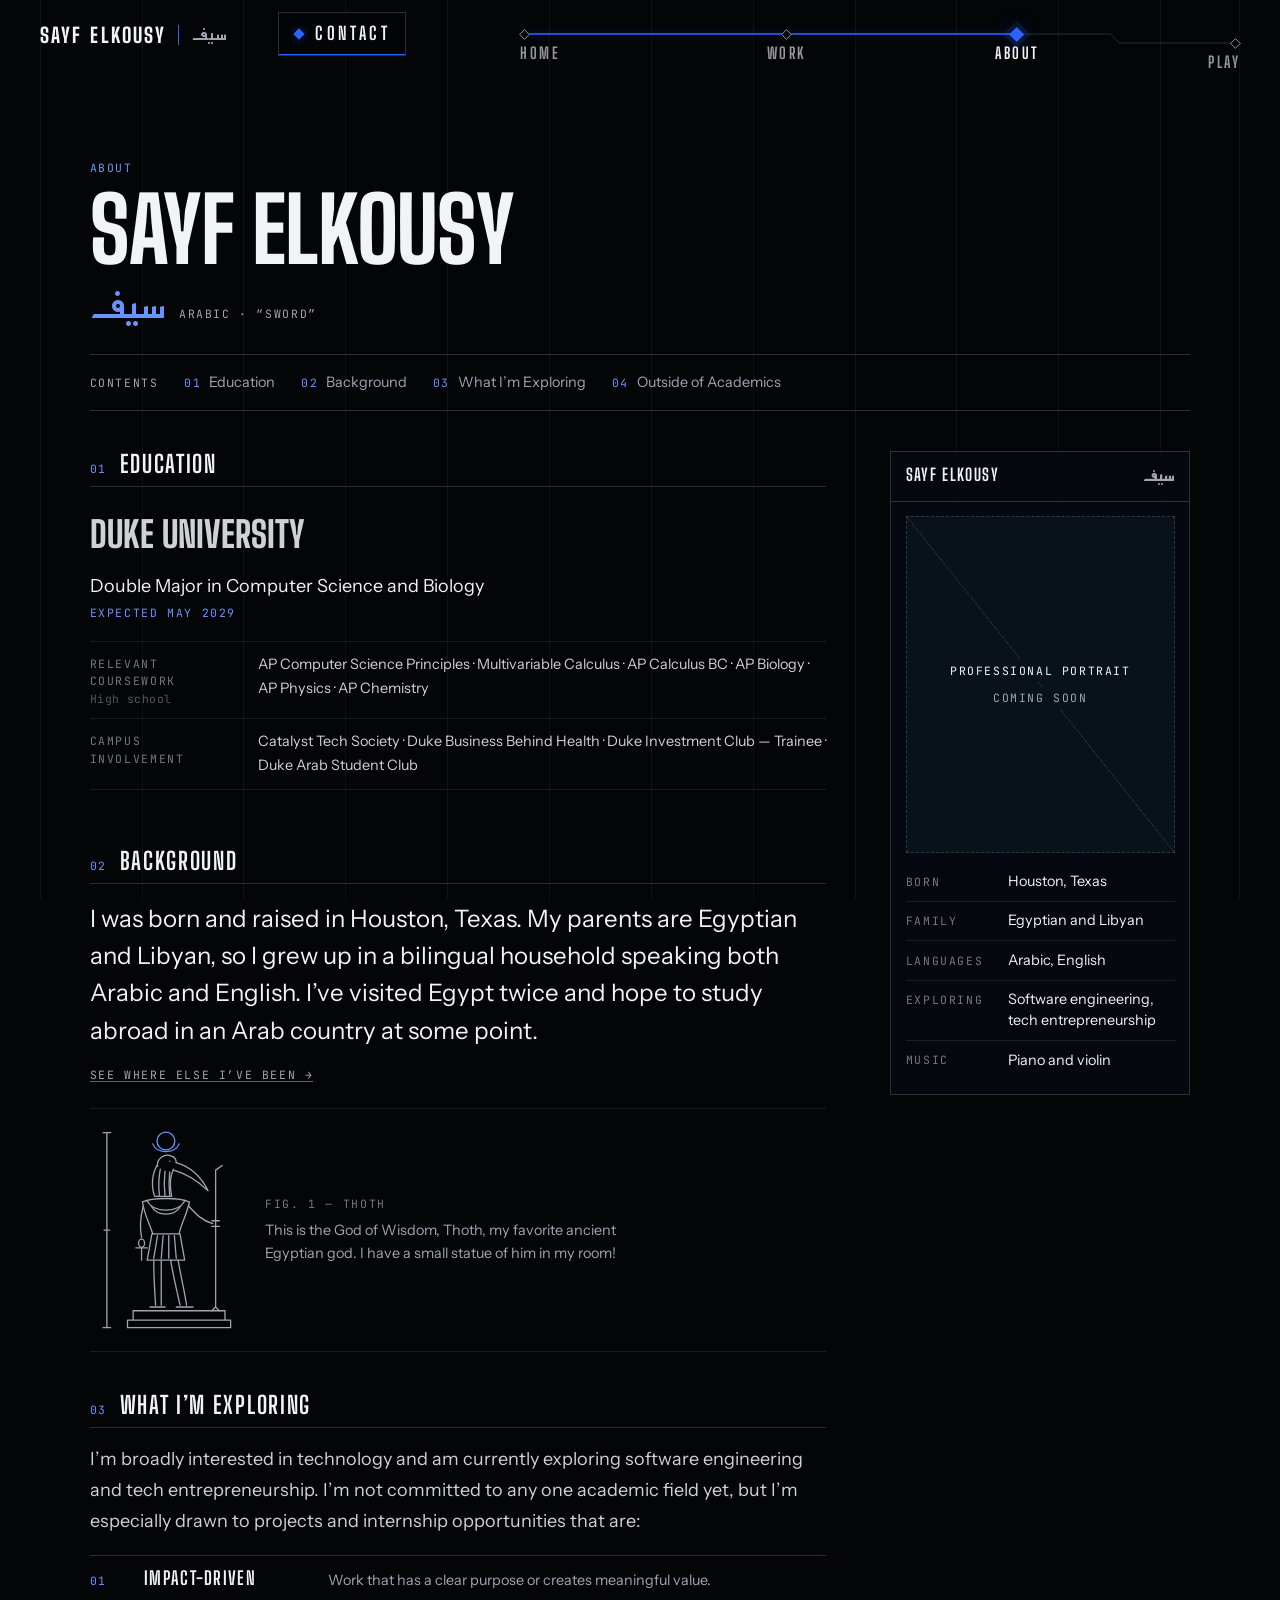
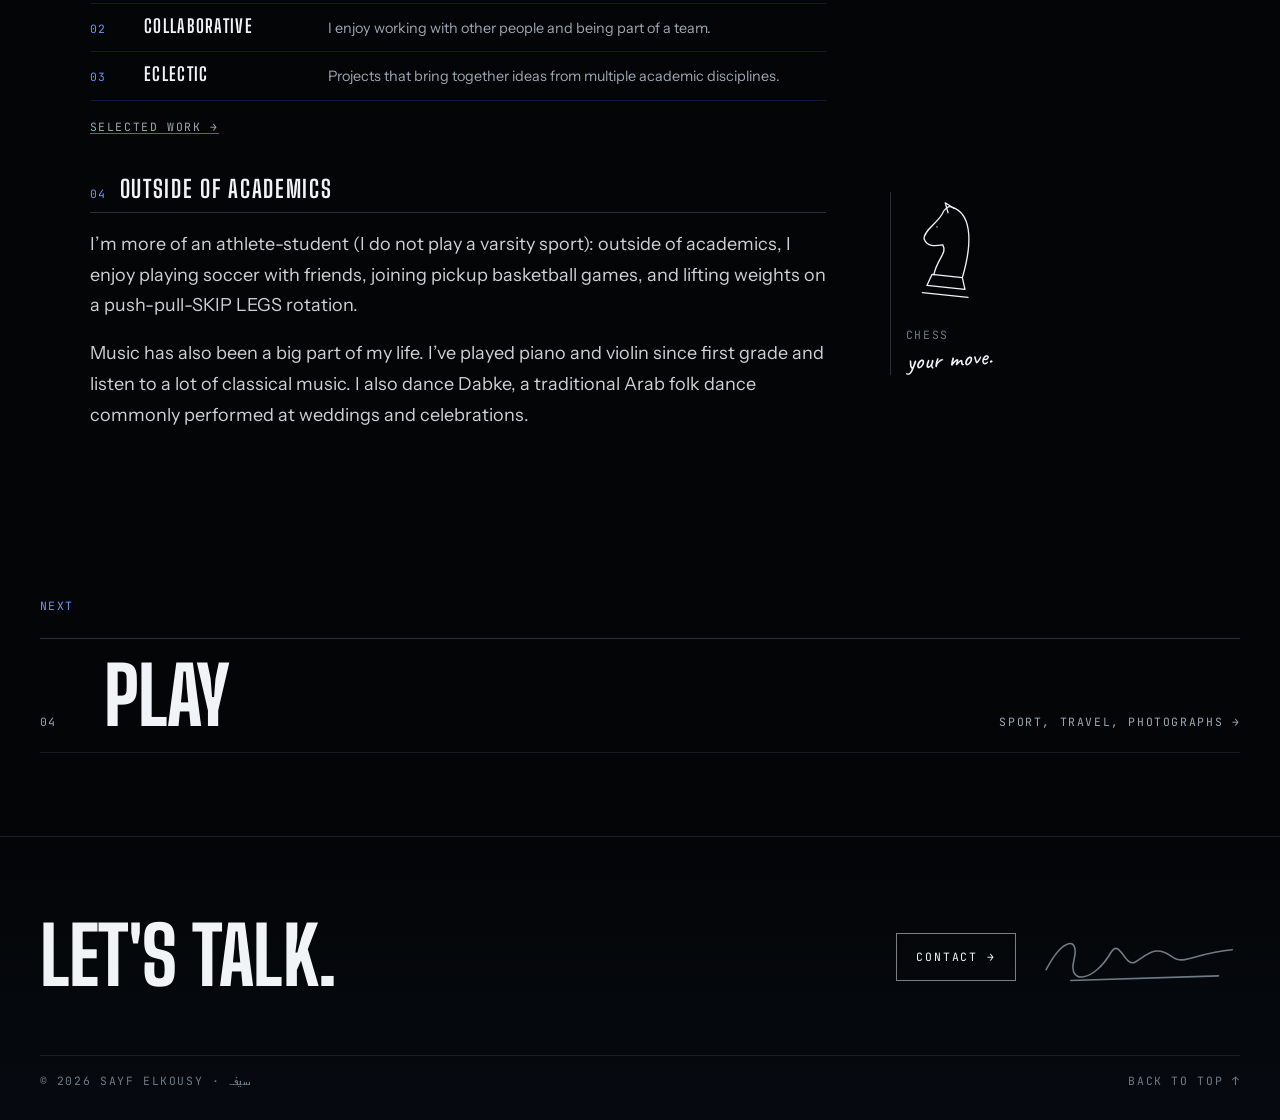
==== commit 7de7b7ea: "version 2" ====
--- a/about/index.html
+++ b/about/index.html
@@ -8,26 +8,26 @@
   <meta name="description" content="Houston-born, Egyptian American, fluent in Arabic. The story so far." />
   <meta name="theme-color" content="#030507" />
   <meta name="color-scheme" content="dark" />
-  <link rel="icon" href="/assets/img/favicon.svg" type="image/svg+xml" />
+  <link rel="icon" href="../assets/img/favicon.svg" type="image/svg+xml" />
 
   <link rel="preconnect" href="https://fonts.googleapis.com" />
   <link rel="preconnect" href="https://fonts.gstatic.com" crossorigin />
   <link rel="stylesheet" href="https://fonts.googleapis.com/css2?family=Big+Shoulders+Display:wght@300..900&family=Instrument+Sans:wdth,wght@75..100,400..700&family=JetBrains+Mono:wght@400;500&family=Reem+Kufi:wght@400..700&family=Caveat:wght@500;600&display=swap" />
 
-  <link rel="stylesheet" href="/assets/css/tokens.css" />
-  <link rel="stylesheet" href="/assets/css/base.css" />
-  <link rel="stylesheet" href="/assets/css/components.css" />
-  <link rel="stylesheet" href="/assets/css/nav.css" />
-  <link rel="stylesheet" href="/assets/css/sidebar.css" />
-  <link rel="stylesheet" href="/assets/css/transition.css" />
-  <link rel="stylesheet" href="/assets/css/cursor.css" />
-  <link rel="stylesheet" href="/assets/css/home.css" />
-  <link rel="stylesheet" href="/assets/css/work.css" />
-  <link rel="stylesheet" href="/assets/css/pso.css" />
-  <link rel="stylesheet" href="/assets/css/about.css" />
-  <link rel="stylesheet" href="/assets/css/play.css" />
+  <link rel="stylesheet" href="../assets/css/tokens.css" />
+  <link rel="stylesheet" href="../assets/css/base.css" />
+  <link rel="stylesheet" href="../assets/css/components.css" />
+  <link rel="stylesheet" href="../assets/css/nav.css" />
+  <link rel="stylesheet" href="../assets/css/sidebar.css" />
+  <link rel="stylesheet" href="../assets/css/transition.css" />
+  <link rel="stylesheet" href="../assets/css/cursor.css" />
+  <link rel="stylesheet" href="../assets/css/home.css" />
+  <link rel="stylesheet" href="../assets/css/work.css" />
+  <link rel="stylesheet" href="../assets/css/pso.css" />
+  <link rel="stylesheet" href="../assets/css/about.css" />
+  <link rel="stylesheet" href="../assets/css/play.css" />
 
-  <script type="module" src="/assets/js/main.js"></script>
+  <script type="module" src="../assets/js/main.js"></script>
 </head>
 <body>
   <a class="skip-link" href="#main">Skip to content</a>
@@ -41,7 +41,7 @@
     <noscript>
       <div class="noscript">
         <p class="mono">This site needs JavaScript.</p>
-        <p>Sayf Elkousy. <a href="/#work">Work</a> · <a href="/about">About</a> · <a href="/play">Play</a> · <a href="mailto:sayfelkousy@gmail.com">Email</a></p>
+        <p>Sayf Elkousy. <a href=".././#work">Work</a> · <a href="../about">About</a> · <a href="../play">Play</a> · <a href="mailto:sayfelkousy@gmail.com">Email</a></p>
       </div>
     </noscript>
   </main>
--- a/assets/css/work.css
+++ b/assets/css/work.css
@@ -18,7 +18,11 @@
   scroll-margin-top: calc(var(--nav-h) + 12px);
   outline: none;
 }
-.work__list { display: grid; gap: var(--s-6); }
+.work__list {
+  display: grid;
+  gap: var(--s-6);
+  grid-auto-rows: 1fr; /* desktop: every card matches the tallest — one rhythm */
+}
 
 /* ---------- Achievement card ----------
    One of the few places the site uses rounded shapes: a single dark
@@ -28,7 +32,7 @@
   position: relative;
   display: grid;
   grid-template-columns: minmax(0, 55fr) minmax(0, 45fr);
-  min-height: clamp(460px, 40vw, 640px);
+  min-height: clamp(460px, 45vw, 660px); /* same for every card */
   border: 1px solid var(--line);
   border-radius: var(--ach-r);
   background:
@@ -37,7 +41,6 @@
   overflow: hidden;
   isolation: isolate;
 }
-.ach--text { grid-template-columns: minmax(0, 1fr); min-height: 0; }
 
 .ach__visual {
   position: relative;
@@ -69,85 +72,188 @@
   font-size: clamp(1rem, 0.94rem + 0.28vw, 1.16rem);
   line-height: 1.62;
 }
-.ach__meta { color: var(--ink-3); }
+.ach__org {
+  margin-top: -0.25rem;
+  color: var(--ink);
+  font-size: clamp(1rem, 0.95rem + 0.25vw, 1.12rem);
+  line-height: 1.45;
+}
+.ach__meta { margin-top: -0.55rem; color: var(--ink-3); }
 .ach__link { align-self: flex-start; margin-top: 0.4rem; }
 
+/* Alternate sides on desktop — same card, mirrored. */
+.ach--flip { grid-template-columns: minmax(0, 45fr) minmax(0, 55fr); }
+.ach--flip .ach__visual { order: 2; border-right: 0; border-left: 1px solid var(--line); }
+
+/* ---------- Photographs: the visual side of activity cards ----------
+   1 photo fills the side; a 2nd sits uncropped in a pane docked into a
+   corner, set off by a dark rule. The side's proportions come from the
+   card, never the photo, so every card keeps the same size. */
+.ach__media { overflow: hidden; background: var(--bg-2); }
+.ach__img {
+  position: absolute;
+  inset: 0;
+  width: 100%;
+  height: 100%;
+  object-fit: cover;
+  object-position: 50% 50%;
+  filter: brightness(0.9) saturate(0.92); /* sit in the dark palette — no heavy grading */
+}
+.ach__media::after {
+  /* a soft fall-off toward the text so photo and copy read as one surface */
+  content: "";
+  position: absolute;
+  inset: 0;
+  z-index: 1;
+  pointer-events: none;
+  background: linear-gradient(to left, rgba(6, 10, 16, 0.35), rgba(6, 10, 16, 0) 30%);
+}
+.ach--flip .ach__media::after { background: linear-gradient(to right, rgba(6, 10, 16, 0.35), rgba(6, 10, 16, 0) 30%); }
+
+.ach__inset {
+  --pane-r: calc(var(--ach-r) * 0.5);
+  position: absolute;
+  z-index: 2;
+  width: 34%;
+  max-height: 72%;
+  margin: 0;
+  overflow: hidden;
+  background: var(--bg-1);
+  border: 0 solid var(--bg-1);
+}
+.ach__inset-img { display: block; width: 100%; height: 100%; object-fit: cover; }
+/* docked bottom-left (default) or top-right; the dark rule runs on the inner edges only */
+.ach__media--bl .ach__inset { left: 0; bottom: 0; border-width: 4px 4px 0 0; border-top-right-radius: var(--pane-r); }
+.ach__media--tr .ach__inset {
+  right: 0; top: 0;
+  width: 40%;
+  aspect-ratio: 4 / 3 !important; /* top pane stays a short band, clear of faces below */
+  border-width: 0 0 4px 4px;
+  border-bottom-left-radius: var(--pane-r);
+}
+
+/* No photo yet: a quiet panel, same proportions (AMAANAH until media exists). */
+.ach__media--empty {
+  display: grid;
+  place-items: center;
+  background:
+    linear-gradient(var(--line-2), var(--line-2)) left 22px top 22px / 14px 1px no-repeat,
+    linear-gradient(var(--line-2), var(--line-2)) left 22px top 22px / 1px 14px no-repeat,
+    linear-gradient(var(--line-2), var(--line-2)) right 22px bottom 22px / 14px 1px no-repeat,
+    linear-gradient(var(--line-2), var(--line-2)) right 22px bottom 22px / 1px 14px no-repeat,
+    radial-gradient(60% 50% at 50% 50%, rgba(16, 25, 35, 0.6), transparent 75%);
+}
+.ach__media--empty::after { display: none; }
+.ach__empty { display: grid; gap: 0.45rem; justify-items: center; margin: 0; color: var(--ink-3); font-size: 0.6rem; text-align: center; }
+.ach__empty-v { color: var(--ink-2); }
+
+/* PSO: optional photo pane over the cube; its corner hint makes way. */
+.ach__photo {
+  position: absolute;
+  z-index: 3;
+  right: 0;
+  bottom: 0;
+  width: 30%;
+  aspect-ratio: 4 / 3;
+  margin: 0;
+  overflow: hidden;
+  border: 0 solid var(--bg-1);
+  border-width: 4px 0 0 4px;
+  border-top-left-radius: calc(var(--ach-r) * 0.5);
+}
+.ach__photo img { display: block; width: 100%; height: 100%; object-fit: cover; }
+.ach__visual:has(.ach__photo) .pso__hint { display: none; }
+
+/* ---------- Mobile: one order for every card ----------
+   label → title → organization → meta → visual → description */
 @media (max-width: 900px) {
-  .ach { grid-template-columns: minmax(0, 1fr); min-height: 0; }
-  .ach__visual { aspect-ratio: 1 / 0.92; border-right: 0; border-bottom: 1px solid var(--line); }
-  .ach__info { padding: 1.6rem 1.4rem 1.9rem; gap: 0.9rem; }
-  .ach__title { max-width: 16ch; }
+  .work__list { grid-auto-rows: auto; }
+  .ach, .ach--flip { display: flex; flex-direction: column; min-height: 0; }
+  .ach__info { display: contents; }
+  .ach__label { order: 0; padding: 1.3rem 1.4rem 0; }
+  .ach__title { order: 1; max-width: 16ch; margin: 0.8rem 1.4rem 0; }
+  .ach__org { order: 2; margin: 0.7rem 1.4rem 0; }
+  .ach__meta { order: 3; margin: 0.4rem 1.4rem 1.2rem; }
+  .ach__visual, .ach--flip .ach__visual {
+    order: 4;
+    aspect-ratio: 1 / 0.92;
+    border: 0;
+    border-block: 1px solid var(--line);
+  }
+  .ach__desc { order: 5; margin: 1.1rem 1.4rem 1.9rem; }
+  .ach__link { order: 6; margin: -0.8rem 1.4rem 1.9rem; }
+  .ach__inset { width: 40%; }
+  .ach__media::after, .ach--flip .ach__media::after { background: linear-gradient(to top, rgba(6, 10, 16, 0.3), rgba(6, 10, 16, 0) 30%); }
 }
 @media (max-width: 760px) {
   .work { margin-top: -78vh; }
 }
 
-/* ---------- Resume (renders once site.resume.available) ---------- */
-.resume .grid { row-gap: var(--s-5); }
-.rv__head { grid-column: 1 / span 4; align-self: start; }
-.rv__title { margin-top: 0.6rem; font-size: var(--fs-h2); line-height: 0.9; }
-.rv__meta { margin-top: var(--s-5); border-top: 1px solid var(--line-2); }
-.rv__btns { display: flex; flex-wrap: wrap; gap: 0.6rem; margin-top: var(--s-5); }
-.rv__viewer {
-  grid-column: 5 / -1;
+/* ---------- Research + Technical Skills: compact reference ---------- */
+.work__ref { display: grid; gap: var(--s-6); margin-top: var(--s-7); }
+.ref {
+  display: grid;
+  grid-template-columns: minmax(0, 3fr) minmax(0, 9fr);
+  column-gap: var(--col-gap);
+  padding-top: 1.1rem;
+  border-top: 1px solid var(--line-2);
+}
+.ref__k { color: var(--blue-text); }
+.ref__body { max-width: 66ch; }
+.ref__title {
+  font-family: var(--font-display);
+  font-weight: 800;
+  font-size: clamp(1.6rem, 1.2rem + 1.2vw, 2.4rem);
+  line-height: 0.95;
+  text-transform: uppercase;
+}
+.ref__org { margin-top: 0.55rem; color: var(--ink); }
+.ref__meta { margin-top: 0.2rem; color: var(--ink-3); }
+.ref__text { margin-top: 1rem; color: var(--ink-2); line-height: 1.65; }
+.pubs { margin-top: 1.4rem; border-top: 1px solid var(--line); }
+.pub {
+  display: grid;
+  grid-template-columns: 2.4rem minmax(0, 1fr) auto;
+  align-items: start;
+  gap: 1rem;
+  padding-block: 0.9rem;
+  border-bottom: 1px solid var(--line);
+}
+.pub__n { color: var(--blue-text); padding-top: 0.15em; }
+.pub__kind { color: var(--ink-3); font-size: 0.6rem; }
+.pub__title { margin-top: 0.25rem; color: var(--ink); line-height: 1.4; }
+.pub__venue { margin-top: 0.25rem; color: var(--ink-2); font-size: var(--fs-small); line-height: 1.55; }
+.pub__role { color: var(--ink-3); font-size: 0.6rem; }
+.pub__pdf {
+  display: inline-flex;
+  align-items: center;
+  gap: 0.4em;
+  min-height: 36px;
+  padding: 0 0.8rem;
   border: 1px solid var(--line-2);
-  background: var(--bg-1);
-}
-.rv__bar {
-  display: flex;
-  justify-content: space-between;
-  padding: 0.7rem 1rem;
-  border-bottom: 1px solid var(--line-2);
-  color: var(--ink-2);
-}
-.rv__frame { width: 100%; height: min(86vh, 1100px); border: 0; background: #fff; }
-.rv__card { display: none; }
-.rv__missing {
-  position: relative;
-  display: grid;
-  place-items: center;
-  gap: var(--s-5);
-  min-height: min(76vh, 900px);
-  padding: var(--s-6) var(--s-4);
-  text-align: center;
-}
-.rv__sheet {
-  display: grid;
-  align-content: start;
-  gap: 9px;
-  width: min(280px, 60%);
-  aspect-ratio: 1 / 1.414;
-  padding: 26px 22px;
-  border: 1px dashed var(--line-2);
-  background: var(--bg-2);
-}
-.rv__sheet i { display: block; height: 2px; background: var(--line); }
-.rv__sheet i:nth-child(1) { width: 55%; height: 6px; background: var(--line-2); }
-.rv__sheet i:nth-child(2) { width: 35%; margin-bottom: 10px; }
-.rv__sheet i:nth-child(5n) { width: 70%; }
-.rv__sheet i:nth-child(6), .rv__sheet i:nth-child(11) { width: 28%; height: 3px; margin-top: 10px; background: var(--line-2); }
-.rv__missing-text { display: grid; gap: 0.9rem; justify-items: center; }
-.rv__missing-text .mono { line-height: 1.9; text-transform: none; letter-spacing: 0.06em; }
-
-.rv__meta div {
-  display: grid;
-  grid-template-columns: 7.5rem 1fr;
+  color: var(--ink);
+  font-size: 0.62rem;
+  white-space: nowrap;
+  transition: border-color var(--t-micro), color var(--t-micro);
+}
+.pub__pdf:hover, .pub__pdf:focus-visible { border-color: var(--blue); color: var(--blue-text); }
+.pub__pdf--none { border: 0; padding: 0; min-height: 0; }
+@media (max-width: 560px) {
+  .pub { grid-template-columns: 2rem minmax(0, 1fr); }
+  .pub__pdf { grid-column: 2; justify-self: start; }
+  .pub__pdf--none { display: none; }
+}
+.skills div {
+  display: grid;
+  grid-template-columns: 13rem minmax(0, 1fr);
   gap: 1rem;
-  padding-block: 0.6rem;
+  padding-block: 0.7rem;
   border-bottom: 1px solid var(--line);
 }
-.rv__meta dt { color: var(--ink-3); }
-.rv__meta dd { margin: 0; color: var(--ink); }
-
+.skills div:first-child { padding-top: 0; }
+.skills dt { color: var(--ink-3); padding-top: 0.2em; }
+.skills dd { margin: 0; color: var(--ink); }
 @media (max-width: 760px) {
-  .rv__head, .rv__viewer { grid-column: 1 / -1; }
-  .rv__frame { display: none; }
-  .rv__card {
-    display: flex;
-    flex-direction: column;
-    align-items: center;
-    gap: 1rem;
-    padding: var(--s-6) var(--s-4);
-  }
-  .rv__missing { min-height: 0; }
-}
+  .ref { grid-template-columns: minmax(0, 1fr); row-gap: 0.9rem; }
+  .skills div { grid-template-columns: minmax(0, 1fr); gap: 0.2rem; }
+}
--- a/assets/css/about.css
+++ b/assets/css/about.css
@@ -52,7 +52,29 @@
 }
 .infobox { grid-column: 2; grid-row: 1 / span 2; }
 .wiki__sec { grid-column: 1; }
-.wiki__margin { grid-column: 2; grid-row: 3; align-self: center; }
+.wiki__margin { grid-column: 2; grid-row: 4; align-self: center; } /* beside Outside of Academics */
+
+/* ---------- Education: first section, beside the portrait ---------- */
+.edu__school {
+  font-family: var(--font-display);
+  font-weight: 800;
+  font-size: clamp(1.7rem, 1.3rem + 1.2vw, 2.4rem);
+  line-height: 0.95;
+  text-transform: uppercase;
+}
+.wiki__sec .edu__degree { margin-top: 0.5rem; color: var(--ink); line-height: 1.45; }
+.wiki__sec .edu__when { margin-top: 0.25rem; color: var(--blue-text); }
+.edu__rows { margin-top: 1.1rem; border-top: 1px solid var(--line); }
+.edu__rows div {
+  display: grid;
+  grid-template-columns: 9.5rem minmax(0, 1fr);
+  gap: 1rem;
+  padding-block: 0.7rem;
+  border-bottom: 1px solid var(--line);
+}
+.edu__rows dt { color: var(--ink-3); padding-top: 0.2em; line-height: 1.5; }
+.edu__note { display: block; color: var(--ink-3); opacity: 0.7; text-transform: none; letter-spacing: 0.04em; }
+.edu__rows dd { margin: 0; color: rgba(241, 244, 246, 0.86); font-size: var(--fs-small); line-height: 1.65; }
 
 /* ---------- Sections ---------- */
 .wiki__sec { scroll-margin-top: calc(var(--nav-h) + 1.5rem); outline: none; }
@@ -194,6 +216,7 @@
   .wiki__fig--chess .wiki__fig-art { width: 64px; }
 }
 @media (max-width: 560px) {
+  .edu__rows div { grid-template-columns: minmax(0, 1fr); gap: 0.25rem; }
   .criteria li { grid-template-columns: 2rem minmax(0, 1fr); }
   .criteria__text { grid-column: 2; }
   .wiki__fig--thoth { grid-template-columns: 96px minmax(0, 1fr); gap: 1rem; }
